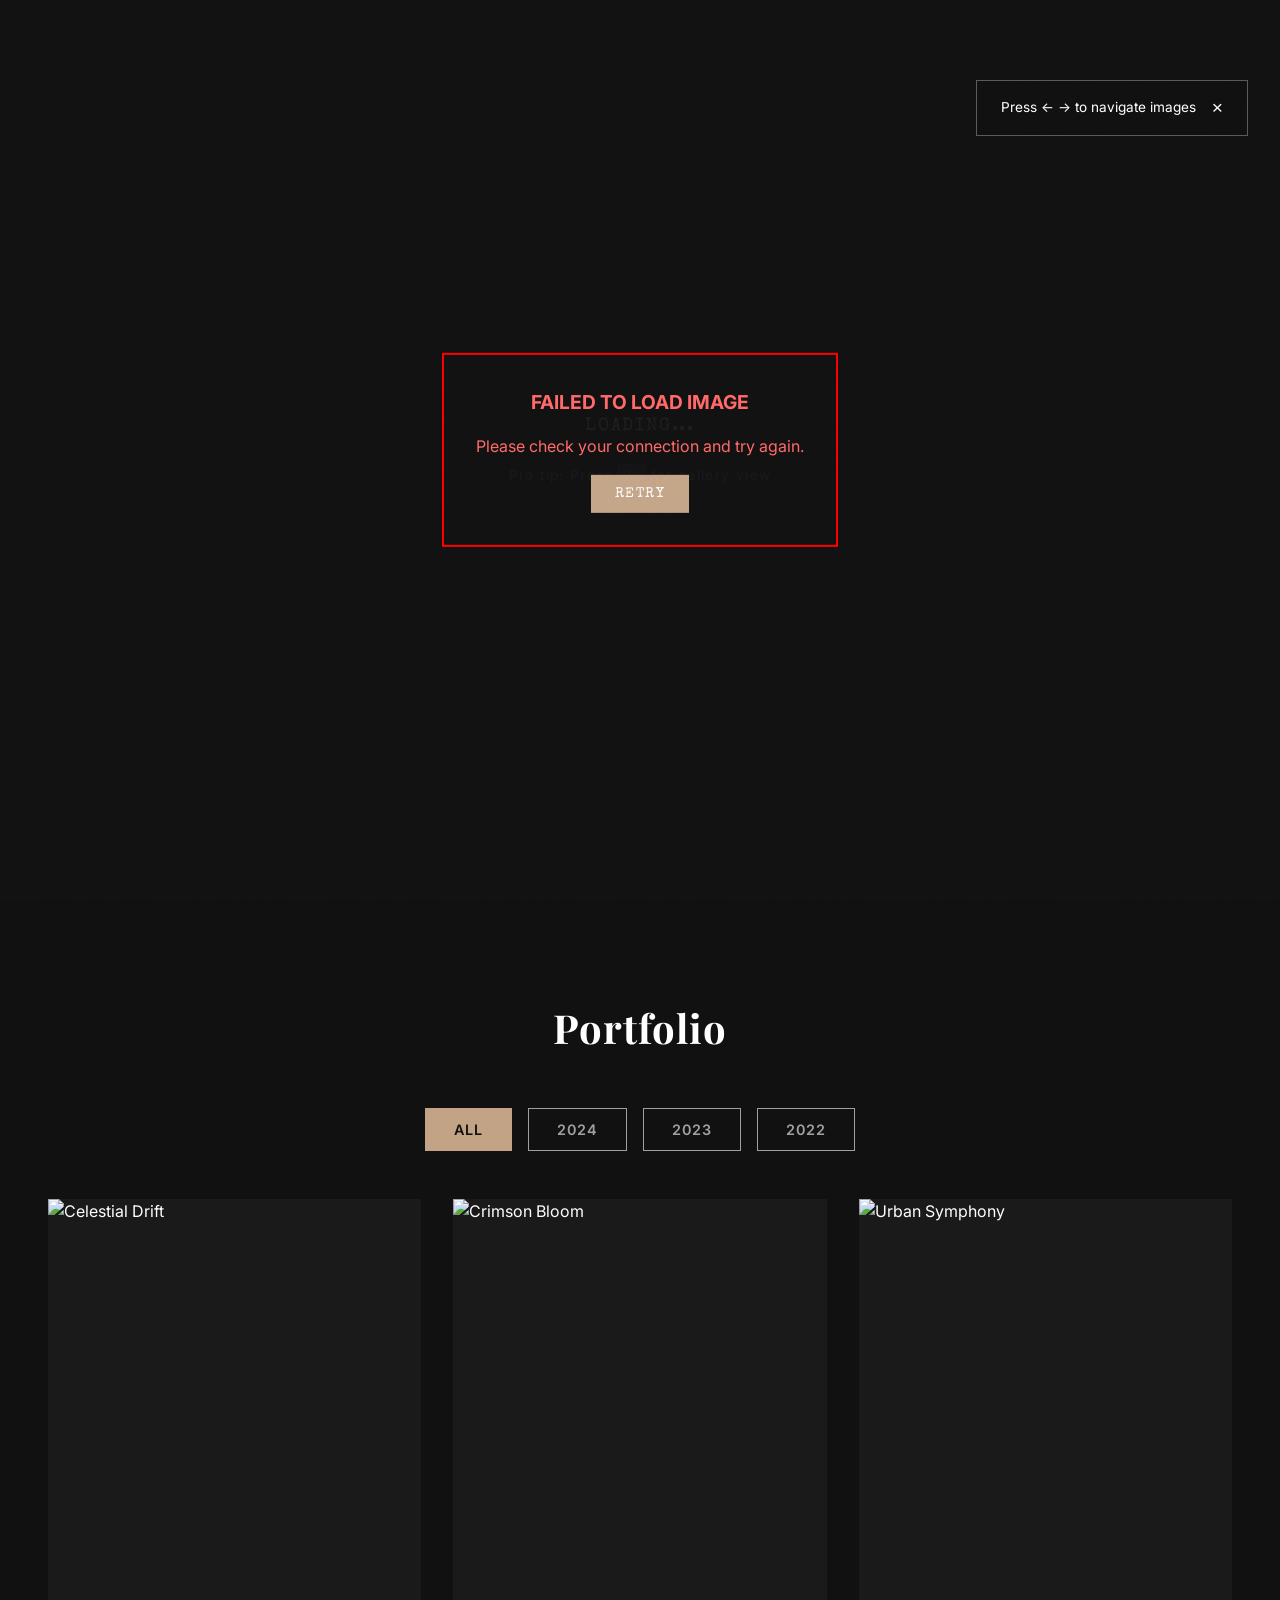
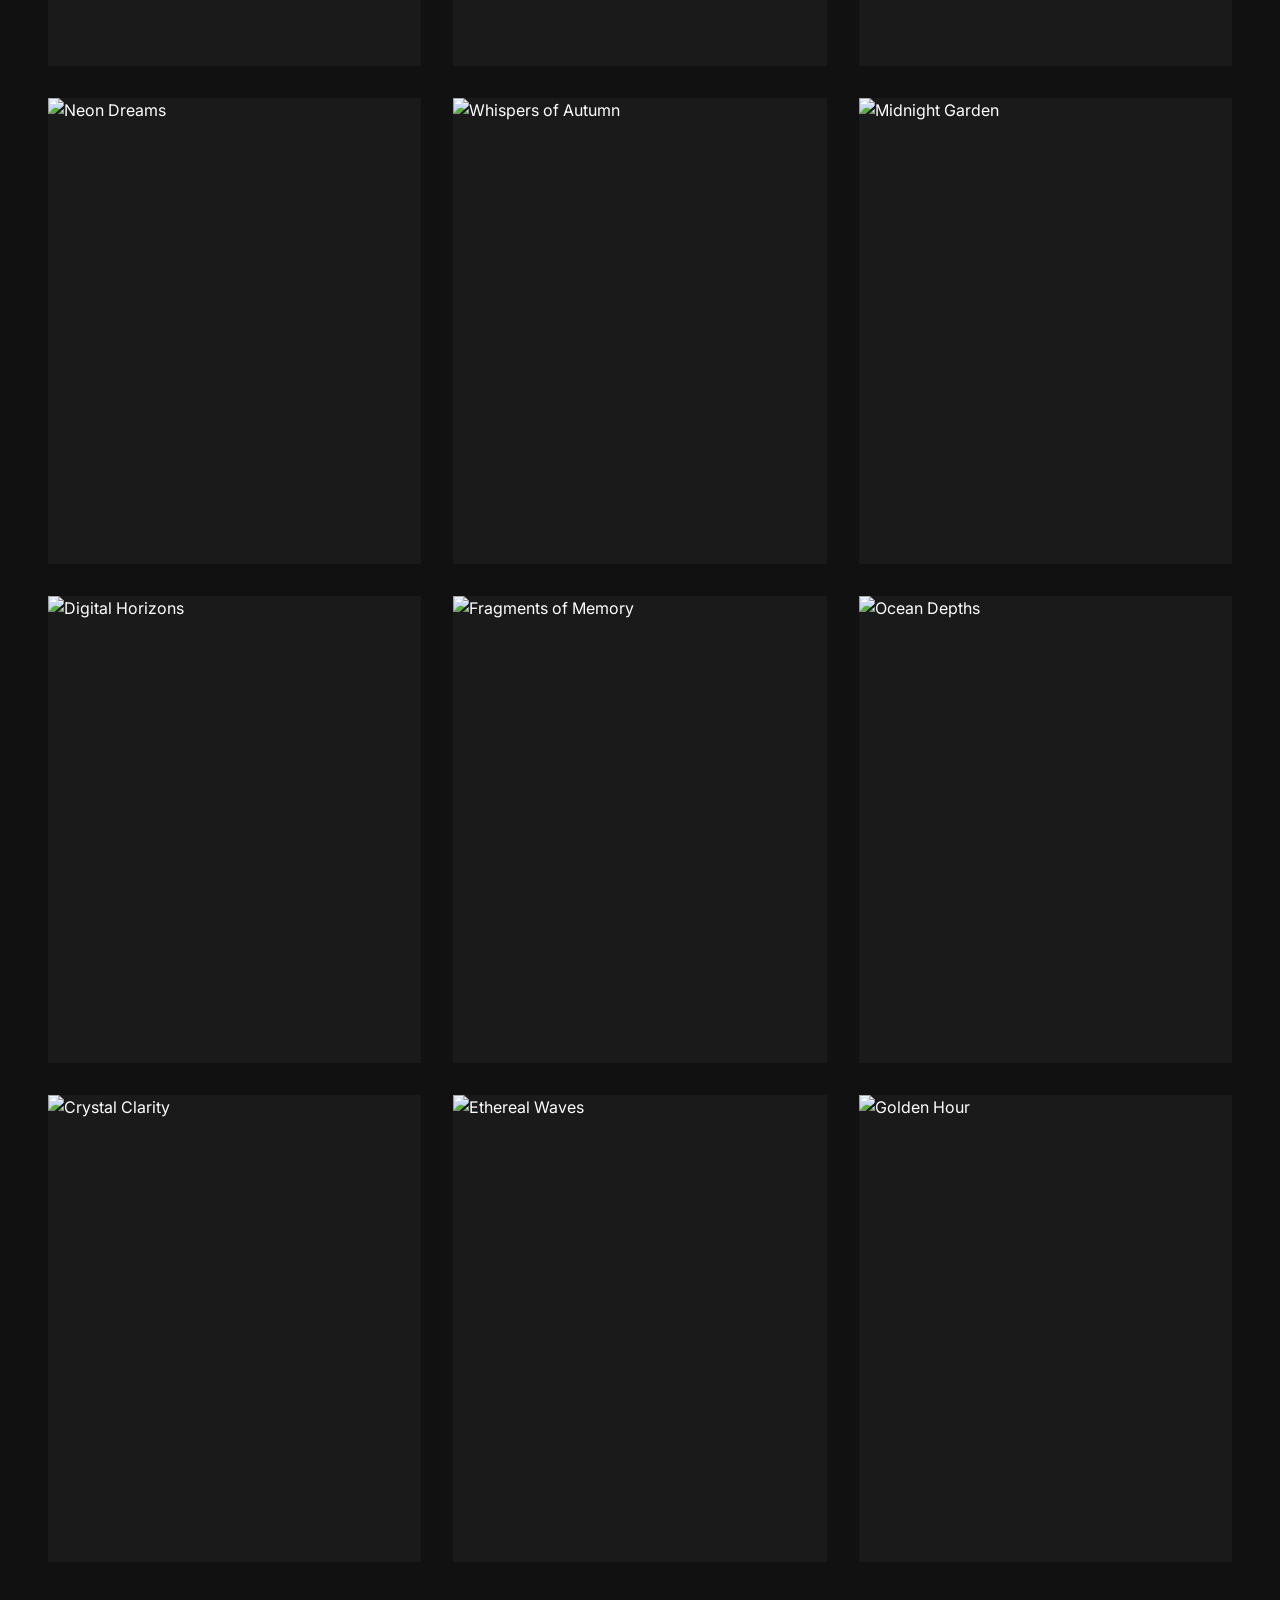
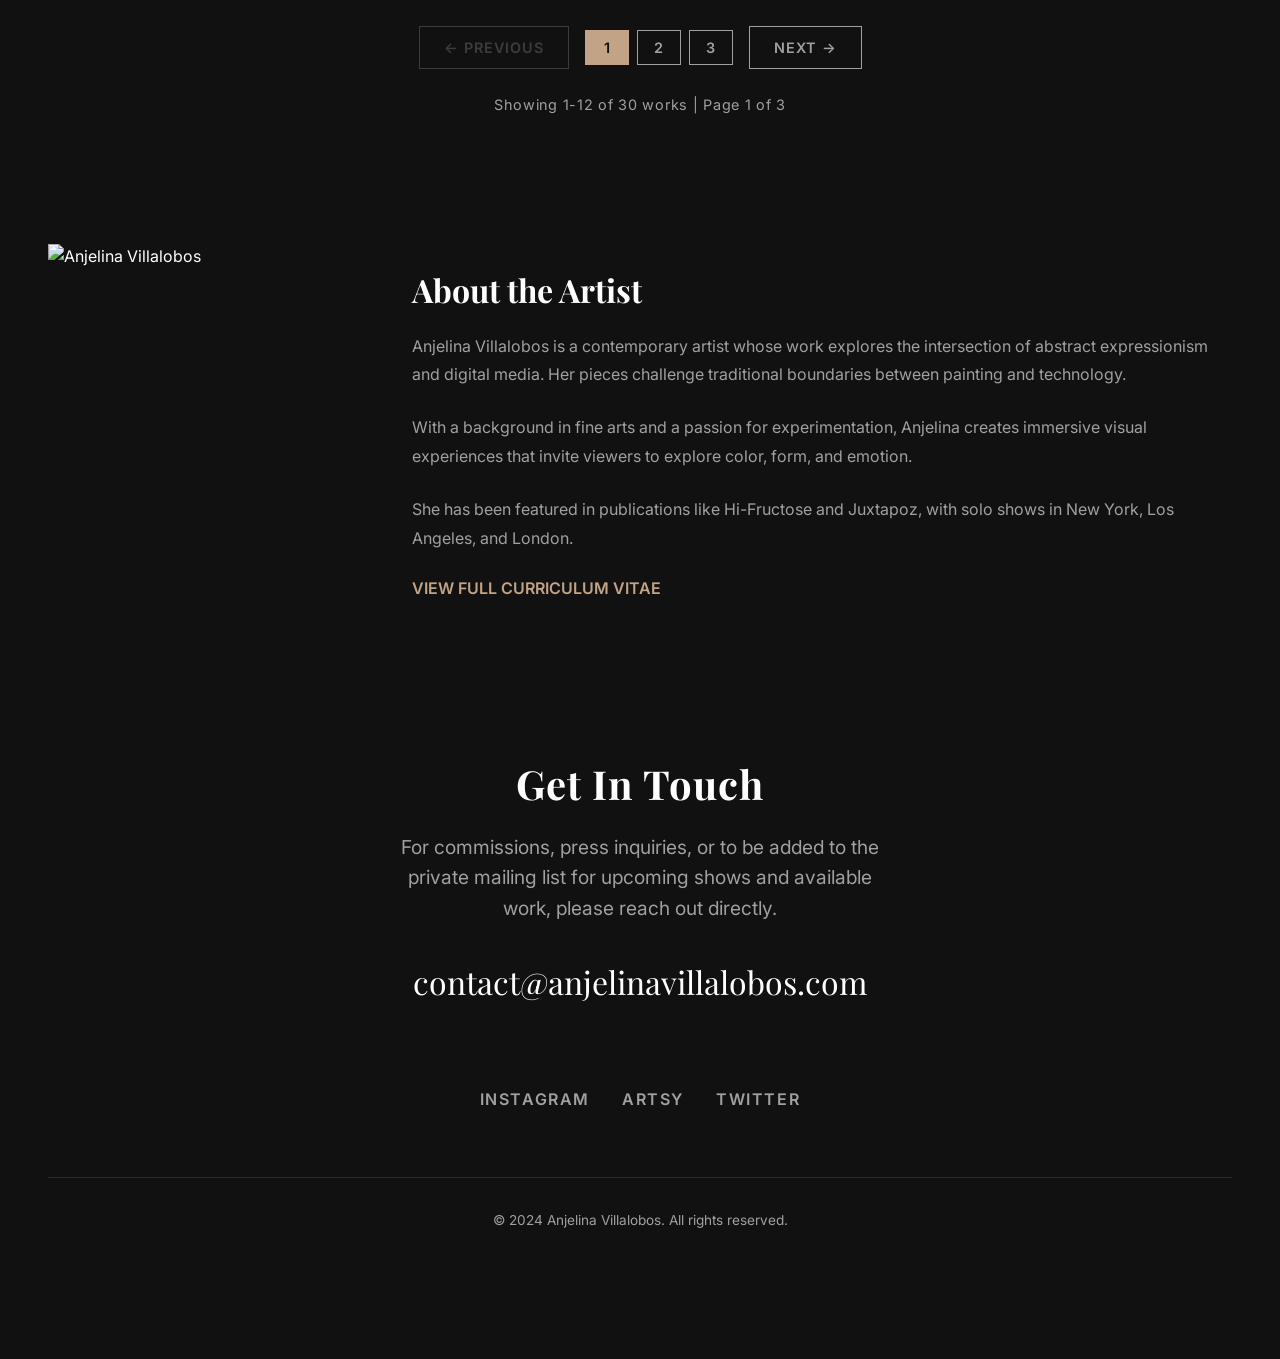
==== ultimate-portfolio.html @ e956a9df "Add portfolio variations and Next.js starter project Added multiple portfolio HTML variations: - Enh" ====
<!DOCTYPE html>
<html lang="en">
<head>
    <meta charset="UTF-8">
    <meta name="viewport" content="width=device-width, initial-scale=1.0, viewport-fit=cover">
    <meta name="referrer" content="no-referrer">
    <meta name="description" content="Anjelina Villalobos - Digital Artist Portfolio">
    <meta name="author" content="Jared Apper">
    <meta name="theme-color" content="#111111">
    <title>Anjelina Villalobos | Portfolio</title>
    <link rel="icon" href="data:image/svg+xml,<svg xmlns='http://www.w3.org/2000/svg' viewBox='0 0 100 100'><text y='.9em' font-size='90'>🎨</text></svg>">

    <link rel="preconnect" href="https://fonts.googleapis.com">
    <link rel="preconnect" href="https://fonts.gstatic.com" crossorigin>
    <link href="https://fonts.googleapis.com/css2?family=Playfair+Display:wght@400;700&family=Inter:wght@400;600&family=Special+Elite&display=swap" rel="stylesheet">
    <link rel="stylesheet" href="styles/ultimate-portfolio.css">
</head>
<body>
    <a href="#main-image" class="skip-link">Skip to gallery</a>

    <!-- Hero Section: Full-screen Image Viewer -->
    <div class="fullscreen-container" id="container">

        <div class="loading-overlay" id="loadingOverlay">
            <div class="loading-blur" id="loadingBlur"></div>
            <div class="loading-content">
                <div class="loading-text">LOADING...</div>
                <div class="loading-hint">Pro tip: Press <kbd>G</kbd> for gallery view</div>
            </div>
        </div>

        <!-- Dual-layer background for crossfade -->
        <div class="background-image-container">
            <div class="bg-image" id="bgImage1" role="img" aria-label=""></div>
            <div class="bg-image" id="bgImage2" role="img" aria-label=""></div>
        </div>

        <div class="preview-image prev" id="prevPreview"></div>
        <div class="preview-image next" id="nextPreview"></div>

        <header class="main-header" role="banner">
            <div class="artist-info" tabindex="0">
                <div class="artist-name">Anjelina Villalobos</div>
                <div class="artist-title">ARTIST / PAINTER</div>
            </div>
            <nav role="navigation" aria-label="Main navigation">
                <a href="#home">HOME</a>
                <a href="#portfolio">PORTFOLIO</a>
                <a href="#shop" class="shop-link">SHOP</a>
                <a href="#about">ABOUT</a>
                <a href="#contact">CONTACT</a>
            </nav>
        </header>

        <div class="error-message" id="errorMessage" role="alert" aria-live="assertive">
            <h3>FAILED TO LOAD IMAGE</h3>
            <p>Please check your connection and try again.</p>
            <button class="error-retry" id="errorRetry">RETRY</button>
        </div>

        <div class="hover-zone left" aria-hidden="true"></div>
        <div class="hover-zone right" aria-hidden="true"></div>

        <div class="carousel-nav">
            <button class="prev" aria-label="Previous image">&lt;</button>
            <button class="next" aria-label="Next image">&gt;</button>
        </div>

        <main id="main-image">
            <div class="image-title">
                <a href="#portfolio" class="title-link">
                    <h1 id="imgTitle"></h1>
                </a>
                <a href="#portfolio" class="meta-link">
                    <div class="image-meta" id="imgMeta"></div>
                </a>
                <button class="inquire-button" id="inquireBtn" style="display: none;">INQUIRE ABOUT ORIGINAL</button>
            </div>
        </main>

        <button class="gallery-hint" id="galleryHint" aria-label="Open gallery overview" title="Gallery Overview">
            <svg class="hint-icon" width="16" height="16" viewBox="0 0 16 16" fill="none" xmlns="http://www.w3.org/2000/svg">
                <rect x="0" y="0" width="7" height="7" stroke="currentColor" stroke-width="1.5"/>
                <rect x="9" y="0" width="7" height="7" stroke="currentColor" stroke-width="1.5"/>
                <rect x="0" y="9" width="7" height="7" stroke="currentColor" stroke-width="1.5"/>
                <rect x="9" y="9" width="7" height="7" stroke="currentColor" stroke-width="1.5"/>
            </svg>
            <span class="hint-text"></span>
        </button>

        <div class="contextual-tip" id="contextualTip">
            <button class="contextual-tip-close" id="contextualTipClose">×</button>
            <span id="contextualTipText">Press ← → to navigate images</span>
        </div>

    </div>

    <!-- Scrollable Content Sections -->
    <div class="content-wrapper">

        <!-- Portfolio Grid Section -->
        <section id="portfolio" class="portfolio-section">
            <div class="section-header">
                <h2>Portfolio</h2>
            </div>

            <!-- Year Filter Bar -->
            <div class="filter-bar" id="filterBar">
                <button class="filter-btn active" data-year="all">All</button>
                <button class="filter-btn" data-year="2024">2024</button>
                <button class="filter-btn" data-year="2023">2023</button>
                <button class="filter-btn" data-year="2022">2022</button>
            </div>

            <!-- Portfolio Grid -->
            <div class="portfolio-grid" id="portfolioGrid">
                <!-- Grid items will be dynamically generated -->
            </div>

            <!-- Pagination Controls -->
            <div class="pagination-controls" id="paginationControls">
                <button class="pagination-btn prev-btn" id="prevPageBtn" aria-label="Previous page">
                    <span>← Previous</span>
                </button>
                <div class="pagination-numbers" id="paginationNumbers">
                    <!-- Page numbers will be dynamically generated -->
                </div>
                <button class="pagination-btn next-btn" id="nextPageBtn" aria-label="Next page">
                    <span>Next →</span>
                </button>
            </div>

            <div class="pagination-info" id="paginationInfo">
                <!-- Page info will be dynamically generated -->
            </div>
        </section>

        <!-- About Section -->
        <section id="about" class="about-section">
            <img src="https://images.unsplash.com/photo-1494790108377-be9c29b29330?q=80&w=800&fm=webp" alt="Anjelina Villalobos" class="artist-photo">
            <div class="artist-bio">
                <h3>About the Artist</h3>
                <p>Anjelina Villalobos is a contemporary artist whose work explores the intersection of abstract expressionism and digital media. Her pieces challenge traditional boundaries between painting and technology.</p>
                <p>With a background in fine arts and a passion for experimentation, Anjelina creates immersive visual experiences that invite viewers to explore color, form, and emotion.</p>
                <p>She has been featured in publications like Hi-Fructose and Juxtapoz, with solo shows in New York, Los Angeles, and London.</p>
                <a href="/cv.pdf" class="cv-link">VIEW FULL CURRICULUM VITAE</a>
            </div>
        </section>

        <!-- Contact Section -->
        <section id="contact" class="contact-section">
            <h2 class="section-title">Get In Touch</h2>
            <p class="contact-intro">For commissions, press inquiries, or to be added to the private mailing list for upcoming shows and available work, please reach out directly.</p>
            <a href="mailto:contact@anjelinavillalobos.com" class="email-link">contact@anjelinavillalobos.com</a>
            <div class="social-links">
                <a href="https://instagram.com" target="_blank" rel="noopener noreferrer">INSTAGRAM</a>
                <a href="https://artsy.net" target="_blank" rel="noopener noreferrer">ARTSY</a>
                <a href="https://twitter.com" target="_blank" rel="noopener noreferrer">TWITTER</a>
            </div>
        </section>

        <!-- Footer -->
        <footer class="site-footer">
            <p>&copy; 2024 Anjelina Villalobos. All rights reserved.</p>
        </footer>

    </div>

    <div class="sr-only" role="status" aria-live="polite" aria-atomic="true" id="announcer"></div>

    <div id="toast">Pro Tip: Press <kbd>G</kbd> to view the full gallery.</div>

    <!-- Command Bar Gallery -->
    <div class="command-bar-overlay" id="commandBar" role="dialog" aria-label="Gallery overview" aria-modal="true">
        <div class="command-bar-content">
            <div class="command-bar-header">
                <p>GALLERY / Press <kbd>Esc</kbd> or <kbd>G</kbd> to close</p>
            </div>
            <div class="thumbnail-grid" id="thumbnailGrid" role="grid"></div>
        </div>
    </div>

    <!-- Lightbox Modal -->
    <div class="lightbox-overlay" id="lightboxOverlay" role="dialog" aria-label="Artwork detail view" aria-modal="true">
        <button class="lightbox-close" id="lightboxClose" aria-label="Close lightbox">
            <svg width="24" height="24" viewBox="0 0 24 24" fill="none" xmlns="http://www.w3.org/2000/svg">
                <path d="M18 6L6 18M6 6L18 18" stroke="currentColor" stroke-width="2" stroke-linecap="round"/>
            </svg>
        </button>

        <div class="lightbox-nav">
            <button class="lightbox-nav-btn prev" id="lightboxPrev" aria-label="Previous artwork">
                <svg width="32" height="32" viewBox="0 0 32 32" fill="none" xmlns="http://www.w3.org/2000/svg">
                    <path d="M20 8L10 16L20 24" stroke="currentColor" stroke-width="2" stroke-linecap="round" stroke-linejoin="round"/>
                </svg>
            </button>
            <button class="lightbox-nav-btn next" id="lightboxNext" aria-label="Next artwork">
                <svg width="32" height="32" viewBox="0 0 32 32" fill="none" xmlns="http://www.w3.org/2000/svg">
                    <path d="M12 8L22 16L12 24" stroke="currentColor" stroke-width="2" stroke-linecap="round" stroke-linejoin="round"/>
                </svg>
            </button>
        </div>

        <div class="lightbox-content">
            <div class="lightbox-image-container">
                <img id="lightboxImage" src="" alt="" class="lightbox-image">
            </div>
            <div class="lightbox-info">
                <h2 id="lightboxTitle"></h2>
                <p id="lightboxMeta"></p>
                <p id="lightboxDescription"></p>
                <button class="lightbox-inquire-btn" id="lightboxInquireBtn" style="display: none;"></button>
            </div>
        </div>
    </div>

    <script src="scripts/ultimate-portfolio.js"></script>

</body>
</html>
---- styles/ultimate-portfolio.css ----
/* ====================================
   CSS Variables - Gold Aesthetic
   ==================================== */
:root {
    --font-heading: 'Playfair Display', serif;
    --font-body: 'Inter', -apple-system, BlinkMacSystemFont, 'Segoe UI', 'Helvetica Neue', Arial, sans-serif;
    --font-special: 'Special Elite', monospace;

    --color-accent: #c2a385;
    --color-accent-hover: #d4b596;
    --color-primary: #ffffff;
    --color-secondary: #a0a0a0;
    --color-background: #111111;

    --transition-smooth: cubic-bezier(0.4, 0, 0.2, 1);
}

/* ====================================
   CSS Reset and Basic Setup
   ==================================== */
* {
    margin: 0;
    padding: 0;
    box-sizing: border-box;
}

html {
    scroll-behavior: smooth;
}

body {
    width: 100%;
    min-height: 100vh;
    background-color: var(--color-background);
    color: var(--color-primary);
    font-family: var(--font-body);
    line-height: 1.6;
    -webkit-font-smoothing: antialiased;
    -moz-osx-font-smoothing: grayscale;
    padding: env(safe-area-inset-top) env(safe-area-inset-right) env(safe-area-inset-bottom) env(safe-area-inset-left);
}

/* ====================================
   Noise Overlay Effect
   ==================================== */
body::before {
    content: "";
    position: fixed;
    top: 0;
    left: 0;
    width: 100vw;
    height: 100vh;
    z-index: 1000;
    pointer-events: none;
    background-image: url("data:image/svg+xml,%3Csvg viewBox='0 0 1000 1000' xmlns='http://www.w3.org/2000/svg'%3E%3Cfilter id='noiseFilter'%3E%3CfeTurbulence type='fractalNoise' baseFrequency='0.8' numOctaves='3' stitchTiles='stitch'/%3E%3C/filter%3E%3Crect width='100%25' height='100%25' filter='url(%23noiseFilter)'/%3E%3C/svg%3E");
    opacity: 0.15;
    mix-blend-mode: overlay;
}

/* ====================================
   Accessibility
   ==================================== */
.skip-link {
    position: absolute;
    top: -100px;
    left: 16px;
    background: var(--color-primary);
    color: var(--color-background);
    padding: 12px 24px;
    text-decoration: none;
    z-index: 10000;
    font-weight: bold;
}

.skip-link:focus {
    top: 16px;
    outline: 3px solid var(--color-primary);
    outline-offset: 3px;
}

.sr-only {
    position: absolute;
    width: 1px;
    height: 1px;
    padding: 0;
    margin: -1px;
    overflow: hidden;
    clip: rect(0, 0, 0, 0);
    white-space: nowrap;
    border-width: 0;
}

/* ====================================
   Main Container (Hero Section)
   ==================================== */
.fullscreen-container {
    position: relative;
    width: 100%;
    height: 100vh;
    display: flex;
    align-items: center;
    justify-content: center;
    touch-action: pan-y;
    cursor: grab;
}

.fullscreen-container.dragging {
    cursor: grabbing;
}

/* ====================================
   Dual-Layer Background (Crossfade)
   ==================================== */
.background-image-container {
    position: absolute;
    top: 0;
    left: 0;
    width: 100%;
    height: 100%;
    z-index: 1;
    overflow: hidden;
}

.bg-image {
    position: absolute;
    top: 0;
    left: 0;
    width: 100%;
    height: 100%;
    background-size: cover;
    background-position: center center;
    opacity: 0;
    transition: opacity 1.2s var(--transition-smooth);
    will-change: opacity, transform;
}

.bg-image::before {
    content: "";
    position: absolute;
    inset: 0;
    background: linear-gradient(rgba(0,0,0,0.6), rgba(0,0,0,0.2));
    z-index: 1;
}

.bg-image.visible {
    opacity: 1;
}

/* Ken Burns Effect - Subtle zoom/pan animation */
@keyframes kenburns {
    0% {
        transform: scale(1) translate(0, 0);
    }
    100% {
        transform: scale(1.05) translate(-1%, 1%);
    }
}

.bg-image.visible {
    animation: kenburns 45s infinite alternate ease-in-out;
}

/* Disable Ken Burns when dragging */
.fullscreen-container.dragging .bg-image {
    animation: none;
}

/* ====================================
   Preview Images (for drag effect)
   ==================================== */
.preview-image {
    position: absolute;
    top: 0;
    width: 100%;
    height: 100%;
    background-size: cover;
    background-position: center center;
    opacity: 1;
    pointer-events: none;
    z-index: 0;
    transition: none;
    will-change: transform;
}

.preview-image.prev {
    left: 0;
    transform: translateX(-100%);
}

.preview-image.next {
    left: 0;
    transform: translateX(100%);
}

.preview-image.snapping {
    transition: transform 0.25s cubic-bezier(0.25, 0.46, 0.45, 0.94);
}

/* ====================================
   Loading Overlay with Blur Effect
   ==================================== */
.loading-overlay {
    position: absolute;
    inset: 0;
    background: var(--color-background);
    display: flex;
    flex-direction: column;
    align-items: center;
    justify-content: center;
    gap: 1.5rem;
    z-index: 200;
    opacity: 1;
    transition: opacity 0.6s ease;
}

.loading-overlay.hidden {
    opacity: 0;
    pointer-events: none;
}

.loading-blur {
    position: absolute;
    inset: 0;
    background-size: cover;
    background-position: center;
    filter: blur(20px);
    opacity: 0.3;
    z-index: 0;
}

.loading-content {
    position: relative;
    z-index: 1;
    display: flex;
    flex-direction: column;
    align-items: center;
    gap: 1.5rem;
}

.loading-text {
    color: var(--color-primary);
    font-size: 1.1rem;
    letter-spacing: 0.1em;
    font-family: var(--font-special);
}

.loading-hint {
    color: var(--color-secondary);
    font-size: 0.85rem;
    letter-spacing: 0.1em;
}

.loading-hint kbd {
    background: rgba(255, 255, 255, 0.15);
    padding: 4px 8px;
    border-radius: 0;
    border: 1px solid rgba(255, 255, 255, 0.2);
    font-family: monospace;
    font-size: 0.8rem;
}

/* ====================================
   Header Navigation
   ==================================== */
.main-header {
    position: absolute;
    top: 0;
    left: 0;
    width: 100%;
    display: flex;
    justify-content: space-between;
    align-items: center;
    padding: 2rem 3rem;
    z-index: 100;
    background: linear-gradient(to bottom, rgba(0,0,0,0.5), transparent);
}

.artist-info {
    display: flex;
    flex-direction: column;
    gap: 0.25rem;
    align-items: center;
    text-align: center;
}

.artist-name {
    font-family: var(--font-heading);
    font-size: 1.5rem;
    letter-spacing: 1px;
    font-weight: 700;
}

.artist-title {
    font-family: var(--font-special);
    font-size: 0.8rem;
    color: var(--color-secondary);
    letter-spacing: 1px;
    text-transform: uppercase;
}

.artist-info:focus-visible {
    outline: 3px solid var(--color-primary);
    outline-offset: 4px;
}

.main-header nav {
    display: flex;
    gap: 2rem;
}

.main-header nav a {
    color: var(--color-primary);
    text-decoration: none;
    font-size: 0.9rem;
    font-weight: 600;
    letter-spacing: 1px;
    transition: color 0.3s ease;
    position: relative;
}

.main-header nav a:hover {
    color: var(--color-accent);
}

.main-header nav a:focus-visible {
    outline: 3px solid var(--color-primary);
    outline-offset: 4px;
}

/* Shop link emphasis */
.main-header nav a.shop-link {
    color: var(--color-accent);
}

.main-header nav a.shop-link:hover {
    color: var(--color-accent-hover);
}

/* Gallery hint button */
.gallery-hint {
    position: absolute;
    bottom: 2rem;
    right: 2rem;
    z-index: 100;
    background: rgba(0, 0, 0, 0.6);
    backdrop-filter: blur(10px);
    -webkit-backdrop-filter: blur(10px);
    border: 1px solid rgba(255, 255, 255, 0.2);
    color: rgba(255, 255, 255, 0.7);
    height: 44px;
    padding: 0 15px;
    border-radius: 0;
    cursor: pointer;
    transition: all 0.4s var(--transition-smooth);
    font-family: var(--font-special);
    font-size: 0.85rem;
    letter-spacing: 0.1em;
    display: flex;
    align-items: center;
    justify-content: center;
    gap: 8px;
    overflow: hidden;
    white-space: nowrap;
}

.gallery-hint:hover {
    background: rgba(0, 0, 0, 0.8);
    border-color: var(--color-accent);
    color: var(--color-primary);
}

.gallery-hint:focus-visible {
    outline: 3px solid var(--color-primary);
    outline-offset: 4px;
}

.hint-icon {
    flex-shrink: 0;
    transition: all 0.4s var(--transition-smooth);
}

.hint-text {
    display: inline-block;
    max-width: 0;
    opacity: 0;
    transition: all 0.4s var(--transition-smooth);
    overflow: hidden;
}

.gallery-hint:hover .hint-text {
    max-width: 200px;
    opacity: 1;
}

.gallery-hint:hover .hint-text::before {
    content: "OPEN GALLERY";
}

/* ====================================
   Image Title and Metadata
   ==================================== */
.image-title {
    position: relative;
    z-index: 50;
    max-width: 800px;
    text-align: center;
}

.image-title h1 {
    font-family: var(--font-heading);
    font-size: clamp(2.5rem, 6vw, 4.5rem);
    font-weight: 700;
    line-height: 1.1;
    margin: 0;
    letter-spacing: 1px;
}

.image-title h1.visible {
    opacity: 1;
}

.image-meta {
    font-family: var(--font-body);
    font-size: 0.9rem;
    color: var(--color-secondary);
    margin-top: 1rem;
    font-style: italic;
}

.image-meta.visible {
    opacity: 1;
}

.title-link,
.meta-link {
    text-decoration: none;
    color: inherit;
    display: block;
    cursor: pointer;
    transition: opacity 0.3s ease;
}

.title-link:hover,
.meta-link:hover {
    opacity: 0.7;
}

.title-link:focus-visible,
.meta-link:focus-visible {
    outline: 3px solid var(--color-primary);
    outline-offset: 4px;
}

/* Inquire Button - Demo Style */
.inquire-button {
    background-color: transparent;
    border: 1px solid var(--color-secondary);
    color: var(--color-primary);
    padding: 0.75rem 1.5rem;
    cursor: pointer;
    font-family: var(--font-body);
    font-weight: 600;
    letter-spacing: 1px;
    border-radius: 0;
    transition: all 0.3s ease;
    margin-top: 1rem;
}

.inquire-button:hover {
    background-color: var(--color-primary);
    color: var(--color-background);
    border-color: var(--color-primary);
}

.inquire-button:focus-visible {
    outline: 3px solid var(--color-primary);
    outline-offset: 4px;
}

/* ====================================
   Carousel Navigation with Custom Cursors
   ==================================== */
.hover-zone {
    position: absolute;
    top: 0;
    width: 50%;
    height: 100%;
    z-index: 95;
    pointer-events: none;
}

.hover-zone.left {
    left: 0;
    cursor: url('data:image/svg+xml;utf8,<svg xmlns="http://www.w3.org/2000/svg" width="32" height="32" viewBox="0 0 32 32"><path fill="white" stroke="black" stroke-width="1" d="M20 8 L10 16 L20 24"/></svg>') 16 16, w-resize;
}

.hover-zone.right {
    right: 0;
    cursor: url('data:image/svg+xml;utf8,<svg xmlns="http://www.w3.org/2000/svg" width="32" height="32" viewBox="0 0 32 32"><path fill="white" stroke="black" stroke-width="1" d="M12 8 L22 16 L12 24"/></svg>') 16 16, e-resize;
}

.carousel-nav {
    position: absolute;
    top: 50%;
    width: 100%;
    display: flex;
    justify-content: space-between;
    transform: translateY(-50%);
    z-index: 96;
    pointer-events: none;
}

.carousel-nav button {
    background: none;
    border: none;
    color: white;
    font-size: 3rem;
    cursor: pointer;
    opacity: 0.4;
    transition: opacity 0.3s ease, transform 0.3s ease;
    pointer-events: auto;
    padding: 0 2rem;
    font-family: inherit;
}

.carousel-nav button:hover,
.carousel-nav button.visible {
    opacity: 1;
}

.carousel-nav button:hover {
    transform: scale(1.2);
}

.carousel-nav button:focus-visible {
    outline: 3px solid var(--color-primary);
    outline-offset: 4px;
}

/* ====================================
   Error States
   ==================================== */
.error-message {
    position: absolute;
    top: 50%;
    left: 50%;
    transform: translate(-50%, -50%);
    background: rgba(17, 17, 17, 0.95);
    padding: 2rem;
    border: 2px solid #ff0000;
    color: #ff6666;
    display: none;
    z-index: 200;
    text-align: center;
    max-width: 90vw;
}

.error-message.show {
    display: block;
}

.error-message h3 {
    margin-bottom: 1rem;
    font-size: 1.2rem;
}

.error-retry {
    margin-top: 1rem;
    background: var(--color-accent);
    color: var(--color-primary);
    border: none;
    padding: 0.75rem 1.5rem;
    cursor: pointer;
    font-family: var(--font-special);
    font-size: 0.9rem;
    letter-spacing: 0.1em;
    border-radius: 0;
    transition: background 0.3s ease;
}

.error-retry:hover {
    background: var(--color-accent-hover);
}

/* ====================================
   Contextual Tips
   ==================================== */
.contextual-tip {
    position: fixed;
    top: 5rem;
    right: 2rem;
    background: rgba(17, 17, 17, 0.95);
    border: 1px solid rgba(255, 255, 255, 0.3);
    padding: 1rem 1.5rem;
    z-index: 250;
    display: none;
    max-width: 300px;
    font-size: 0.85rem;
    line-height: 1.5;
}

.contextual-tip.show {
    display: block;
}

.contextual-tip-close {
    background: none;
    border: none;
    color: var(--color-primary);
    cursor: pointer;
    float: right;
    margin-left: 1rem;
    font-size: 1.2rem;
}

/* ====================================
   Command Bar Gallery (Enhanced)
   ==================================== */
.command-bar-overlay {
    position: fixed;
    inset: 0;
    background: rgba(10, 10, 10, 0.95);
    backdrop-filter: blur(20px);
    -webkit-backdrop-filter: blur(20px);
    z-index: 10000;
    display: flex;
    align-items: center;
    justify-content: center;
    opacity: 0;
    pointer-events: none;
    transition: opacity 0.3s ease;
}

.command-bar-overlay.show {
    opacity: 1;
    pointer-events: auto;
}

.command-bar-content {
    width: 90%;
    max-width: 1200px;
    max-height: 80vh;
    overflow-y: auto;
    padding: 2rem;
}

.command-bar-content::-webkit-scrollbar {
    width: 8px;
}

.command-bar-content::-webkit-scrollbar-track {
    background: rgba(255, 255, 255, 0.1);
}

.command-bar-content::-webkit-scrollbar-thumb {
    background: var(--color-accent);
    border-radius: 0;
}

.command-bar-content::-webkit-scrollbar-thumb:hover {
    background: var(--color-accent-hover);
}

.command-bar-header {
    margin-bottom: 1.5rem;
    text-align: center;
    font-size: 0.9rem;
    color: var(--color-secondary);
    letter-spacing: 0.1em;
}

.thumbnail-grid {
    display: grid;
    grid-template-columns: repeat(5, 200px);
    gap: 1rem;
    margin: 0 auto;
    justify-content: center;
}

.thumbnail-item {
    position: relative;
    width: 200px;
    aspect-ratio: 4/3;
    cursor: pointer;
    overflow: hidden;
    border-radius: 0;
    border: 2px solid transparent;
    transition: all 0.3s var(--transition-smooth);
    background: rgba(255, 255, 255, 0.05);
}

.thumbnail-item:hover {
    transform: scale(1.05);
    border-color: rgba(255, 255, 255, 0.3);
    box-shadow: 0 10px 30px rgba(0, 0, 0, 0.5);
}

.thumbnail-item:focus-visible {
    outline: 3px solid var(--color-accent);
    outline-offset: 4px;
}

.thumbnail-item.current {
    border-color: var(--color-accent);
    box-shadow: 0 0 20px rgba(194, 163, 133, 0.4);
}

.thumbnail-item img {
    width: 100%;
    height: 100%;
    object-fit: cover;
    display: block;
}

.thumbnail-info {
    position: absolute;
    bottom: 0;
    left: 0;
    right: 0;
    padding: 0.5rem;
    background: linear-gradient(to top, rgba(0, 0, 0, 0.8), transparent);
    font-size: 0.75rem;
    opacity: 0;
    transition: opacity 0.2s ease;
}

.thumbnail-item:hover .thumbnail-info,
.thumbnail-item.current .thumbnail-info {
    opacity: 1;
}

/* ====================================
   Toast Notifications
   ==================================== */
#toast {
    position: fixed;
    bottom: 2rem;
    left: 50%;
    transform: translateX(-50%);
    background: rgba(17, 17, 17, 0.95);
    border: 1px solid rgba(255, 255, 255, 0.3);
    padding: 1rem 1.5rem;
    z-index: 9000;
    font-size: 0.85rem;
    letter-spacing: 0.1em;
    opacity: 0;
    pointer-events: none;
    transition: opacity 0.3s ease;
}

#toast.show {
    opacity: 1;
}

#toast kbd {
    background: rgba(255, 255, 255, 0.15);
    padding: 4px 8px;
    border-radius: 0;
    border: 1px solid rgba(255, 255, 255, 0.2);
    font-family: monospace;
    font-size: 0.8rem;
}

/* ====================================
   Content Wrapper (Scrollable Sections)
   ==================================== */
.content-wrapper {
    position: relative;
    background: var(--color-background);
    z-index: 10;
    max-width: 1400px;
    margin: 0 auto;
    padding: 6rem 3rem;
}

/* ====================================
   Portfolio Grid Section
   ==================================== */
.portfolio-section {
    margin-bottom: 8rem;
}

.section-header {
    text-align: center;
    margin-bottom: 3rem;
}

.section-header h2 {
    font-family: var(--font-heading);
    font-size: 2.5rem;
    font-weight: 700;
    margin-bottom: 0.5rem;
    letter-spacing: 1px;
}

.section-subtitle {
    color: var(--color-secondary);
    font-size: 0.9rem;
    letter-spacing: 0.1em;
    text-transform: uppercase;
}

.portfolio-grid {
    display: grid;
    grid-template-columns: repeat(auto-fit, minmax(350px, 1fr));
    gap: 2rem;
}

.grid-item {
    position: relative;
    overflow: hidden;
    aspect-ratio: 4 / 5;
    background: #1a1a1a;
}

.grid-item a {
    display: block;
    position: relative;
    text-decoration: none;
    color: inherit;
    height: 100%;
}

.grid-item img {
    width: 100%;
    height: 100%;
    object-fit: cover;
    display: block;
    transition: transform 0.6s cubic-bezier(0.25, 0.46, 0.45, 0.94);
}

.grid-item:hover img {
    transform: scale(1.05);
}

.grid-item-overlay {
    position: absolute;
    bottom: 0;
    left: 0;
    right: 0;
    padding: 1.5rem;
    background: linear-gradient(to top, rgba(0,0,0,0.8), transparent);
    opacity: 0;
    transform: translateY(20px);
    transition: all 0.4s ease;
}

.grid-item:hover .grid-item-overlay {
    opacity: 1;
    transform: translateY(0);
}

.grid-item-overlay h3 {
    font-family: var(--font-heading);
    font-size: 1.5rem;
    font-weight: 700;
    margin-bottom: 0.25rem;
}

.grid-item-overlay p {
    font-size: 0.85rem;
    color: var(--color-secondary);
}

/* ====================================
   Filter Bar
   ==================================== */
.filter-bar {
    display: flex;
    gap: 1rem;
    justify-content: center;
    margin: 3rem 0;
    flex-wrap: wrap;
}

.filter-btn {
    background: transparent;
    border: 1px solid var(--color-secondary);
    color: var(--color-secondary);
    padding: 0.75rem 1.75rem;
    cursor: pointer;
    font-family: var(--font-body);
    font-size: 0.9rem;
    font-weight: 600;
    letter-spacing: 1px;
    transition: all 0.3s ease;
    text-transform: uppercase;
}

.filter-btn:hover {
    border-color: var(--color-accent);
    color: var(--color-accent);
}

.filter-btn.active {
    background: var(--color-accent);
    border-color: var(--color-accent);
    color: var(--color-background);
}

.filter-btn:focus-visible {
    outline: 3px solid var(--color-accent);
    outline-offset: 4px;
}

/* ====================================
   Pagination Controls
   ==================================== */
.pagination-controls {
    display: flex;
    align-items: center;
    justify-content: center;
    gap: 1rem;
    margin-top: 4rem;
}

.pagination-btn {
    background: transparent;
    border: 1px solid var(--color-secondary);
    color: var(--color-secondary);
    padding: 0.75rem 1.5rem;
    cursor: pointer;
    font-family: var(--font-body);
    font-size: 0.9rem;
    font-weight: 600;
    letter-spacing: 1px;
    transition: all 0.3s ease;
    text-transform: uppercase;
}

.pagination-btn:hover:not(:disabled) {
    border-color: var(--color-accent);
    color: var(--color-accent);
}

.pagination-btn:disabled {
    opacity: 0.3;
    cursor: not-allowed;
}

.pagination-btn:focus-visible {
    outline: 3px solid var(--color-accent);
    outline-offset: 4px;
}

.pagination-numbers {
    display: flex;
    gap: 0.5rem;
    align-items: center;
}

.page-number {
    background: transparent;
    border: 1px solid var(--color-secondary);
    color: var(--color-secondary);
    padding: 0.5rem 1rem;
    cursor: pointer;
    font-family: var(--font-body);
    font-size: 0.9rem;
    font-weight: 600;
    min-width: 44px;
    transition: all 0.3s ease;
}

.page-number:hover {
    border-color: var(--color-accent);
    color: var(--color-accent);
}

.page-number.active {
    background: var(--color-accent);
    border-color: var(--color-accent);
    color: var(--color-background);
}

.page-number:focus-visible {
    outline: 3px solid var(--color-accent);
    outline-offset: 4px;
}

.pagination-ellipsis {
    color: var(--color-secondary);
    padding: 0 0.5rem;
}

.pagination-info {
    text-align: center;
    margin-top: 1.5rem;
    color: var(--color-secondary);
    font-size: 0.9rem;
    letter-spacing: 0.05em;
}

/* ====================================
   Lightbox Modal
   ==================================== */
.lightbox-overlay {
    position: fixed;
    inset: 0;
    background: rgba(0, 0, 0, 0.97);
    z-index: 10001;
    display: none;
    opacity: 0;
    transition: opacity 0.3s ease;
}

.lightbox-overlay.show {
    display: flex;
    opacity: 1;
}

.lightbox-close {
    position: absolute;
    top: 2rem;
    right: 2rem;
    background: transparent;
    border: none;
    color: var(--color-primary);
    cursor: pointer;
    padding: 0.5rem;
    z-index: 10003;
    transition: color 0.3s ease, transform 0.3s ease;
}

.lightbox-close:hover {
    color: var(--color-accent);
    transform: rotate(90deg);
}

.lightbox-close:focus-visible {
    outline: 3px solid var(--color-accent);
    outline-offset: 4px;
}

.lightbox-nav {
    position: absolute;
    top: 50%;
    left: 0;
    right: 0;
    transform: translateY(-50%);
    display: flex;
    justify-content: space-between;
    padding: 0 2rem;
    z-index: 10002;
    pointer-events: none;
}

.lightbox-nav-btn {
    background: rgba(0, 0, 0, 0.5);
    backdrop-filter: blur(10px);
    -webkit-backdrop-filter: blur(10px);
    border: 1px solid rgba(255, 255, 255, 0.2);
    color: var(--color-primary);
    width: 48px;
    height: 48px;
    display: flex;
    align-items: center;
    justify-content: center;
    cursor: pointer;
    transition: all 0.3s ease;
    pointer-events: auto;
}

.lightbox-nav-btn:hover {
    background: rgba(0, 0, 0, 0.8);
    border-color: var(--color-accent);
    color: var(--color-accent);
}

.lightbox-nav-btn:disabled {
    opacity: 0.3;
    cursor: not-allowed;
}

.lightbox-nav-btn:focus-visible {
    outline: 3px solid var(--color-accent);
    outline-offset: 4px;
}

.lightbox-content {
    width: 100%;
    height: 100%;
    display: grid;
    grid-template-columns: 1fr 400px;
    gap: 2rem;
    padding: 4rem 2rem 2rem 2rem;
    overflow: hidden;
}

.lightbox-image-container {
    display: flex;
    align-items: center;
    justify-content: center;
    overflow: hidden;
}

.lightbox-image {
    max-width: 100%;
    max-height: 100%;
    object-fit: contain;
    display: block;
}

.lightbox-info {
    display: flex;
    flex-direction: column;
    gap: 1.5rem;
    padding: 2rem;
    overflow-y: auto;
    background: rgba(17, 17, 17, 0.5);
    backdrop-filter: blur(20px);
    -webkit-backdrop-filter: blur(20px);
}

.lightbox-info::-webkit-scrollbar {
    width: 6px;
}

.lightbox-info::-webkit-scrollbar-track {
    background: rgba(255, 255, 255, 0.1);
}

.lightbox-info::-webkit-scrollbar-thumb {
    background: var(--color-accent);
}

.lightbox-info h2 {
    font-family: var(--font-heading);
    font-size: 2rem;
    font-weight: 700;
    line-height: 1.2;
    margin: 0;
}

.lightbox-info p {
    color: var(--color-secondary);
    line-height: 1.8;
    margin: 0;
}

.lightbox-inquire-btn {
    background: transparent;
    border: 1px solid var(--color-secondary);
    color: var(--color-primary);
    padding: 0.875rem 1.75rem;
    cursor: pointer;
    font-family: var(--font-body);
    font-weight: 600;
    letter-spacing: 1px;
    transition: all 0.3s ease;
    margin-top: auto;
    text-transform: uppercase;
    font-size: 0.9rem;
}

.lightbox-inquire-btn:hover {
    background: var(--color-primary);
    color: var(--color-background);
    border-color: var(--color-primary);
}

.lightbox-inquire-btn:focus-visible {
    outline: 3px solid var(--color-accent);
    outline-offset: 4px;
}

/* ====================================
   About Section - Demo Style
   ==================================== */
.about-section {
    display: flex;
    align-items: center;
    gap: 4rem;
    margin-bottom: 8rem;
}

.artist-photo {
    flex-shrink: 0;
    width: 300px;
    height: 380px;
    object-fit: cover;
}

.artist-bio h3 {
    font-family: var(--font-heading);
    font-size: 2rem;
    font-weight: 700;
    margin-bottom: 1rem;
}

.artist-bio p {
    color: var(--color-secondary);
    margin-bottom: 1.5rem;
    line-height: 1.8;
}

.cv-link {
    display: inline-block;
    color: var(--color-accent);
    text-decoration: none;
    font-weight: 600;
    border-bottom: 1px solid transparent;
    transition: border-color 0.3s;
}

.cv-link:hover {
    border-color: var(--color-accent);
}

/* ====================================
   Contact Section
   ==================================== */
.contact-section {
    text-align: center;
    margin-bottom: 4rem;
}

.section-title {
    font-family: var(--font-heading);
    font-size: 2.5rem;
    font-weight: 700;
    margin-bottom: 1rem;
    color: var(--color-primary);
    letter-spacing: 1px;
}

.contact-intro {
    font-size: 1.2rem;
    color: var(--color-secondary);
    max-width: 500px;
    margin: 0 auto 2rem;
}

.email-link {
    display: inline-block;
    font-family: var(--font-heading);
    font-size: 2rem;
    color: var(--color-primary);
    text-decoration: none;
    transition: color 0.3s;
    margin-bottom: 2rem;
}

.email-link:hover {
    color: var(--color-accent);
}

.social-links {
    margin-top: 3rem;
    display: flex;
    gap: 2rem;
    justify-content: center;
}

.social-links a {
    color: var(--color-secondary);
    text-decoration: none;
    font-weight: 600;
    letter-spacing: 0.1em;
    text-transform: uppercase;
    transition: color 0.3s;
}

.social-links a:hover {
    color: var(--color-primary);
}

/* ====================================
   Footer
   ==================================== */
.site-footer {
    padding: 2rem;
    text-align: center;
    border-top: 1px solid rgba(255, 255, 255, 0.1);
}

.site-footer p {
    font-size: 0.85rem;
    color: var(--color-secondary);
}

/* ====================================
   Mobile Responsive
   ==================================== */
@media (max-width: 768px) {
    .fullscreen-container {
        height: 100vh;
    }

    .main-header {
        flex-direction: column;
        gap: 1rem;
        font-size: 0.9rem;
        padding: 1rem;
    }

    .main-header nav {
        gap: 1rem;
        font-size: 0.8rem;
    }

    .gallery-hint {
        bottom: 1rem;
        right: 1rem;
        height: 38px;
        padding: 0 12px;
        font-size: 0.75rem;
        gap: 6px;
    }

    .hint-icon {
        width: 14px;
        height: 14px;
    }

    .image-title {
        bottom: 1.5rem;
        left: 1.5rem;
        right: 1.5rem;
    }

    .carousel-nav button {
        opacity: 0.6;
        font-size: 2rem;
        padding: 0 1rem;
    }

    .contextual-tip {
        top: auto;
        bottom: 6rem;
        right: 1rem;
        left: 1rem;
        max-width: none;
        font-size: 0.8rem;
    }

    .thumbnail-grid {
        grid-template-columns: repeat(3, 120px);
        gap: 0.75rem;
    }

    .thumbnail-item {
        width: 120px;
    }

    .command-bar-content {
        padding: 1rem;
    }

    .content-wrapper {
        padding: 4rem 2rem;
    }

    .portfolio-grid {
        grid-template-columns: 1fr;
        gap: 1.5rem;
    }

    .about-section {
        flex-direction: column;
        gap: 2rem;
    }

    .artist-photo {
        width: 100%;
        max-width: 300px;
    }

    .social-links {
        flex-direction: column;
        gap: 1rem;
    }

    /* Lightbox responsive */
    .lightbox-content {
        grid-template-columns: 1fr;
        padding: 3rem 1rem 1rem 1rem;
    }

    .lightbox-info {
        max-height: 40vh;
    }

    .lightbox-close {
        top: 1rem;
        right: 1rem;
    }

    .lightbox-nav {
        padding: 0 1rem;
    }
}

@media (max-width: 1200px) {
    .thumbnail-grid {
        grid-template-columns: repeat(4, 200px);
    }
}

@media (max-width: 1024px) {
    .thumbnail-grid {
        grid-template-columns: repeat(4, 150px);
    }

    .thumbnail-item {
        width: 150px;
    }

    .portfolio-grid {
        grid-template-columns: repeat(auto-fit, minmax(250px, 1fr));
    }
}

@media (max-width: 480px) {
    .thumbnail-grid {
        grid-template-columns: repeat(2, 100px);
        gap: 0.5rem;
    }

    .thumbnail-item {
        width: 100px;
    }
}

/* ====================================
   Reduced Motion
   ==================================== */
@media (prefers-reduced-motion: reduce) {
    *,
    *::before,
    *::after {
        animation-duration: 0.01ms !important;
        animation-iteration-count: 1 !important;
        transition-duration: 0.01ms !important;
    }

    .bg-image.visible {
        animation: none !important;
    }
}
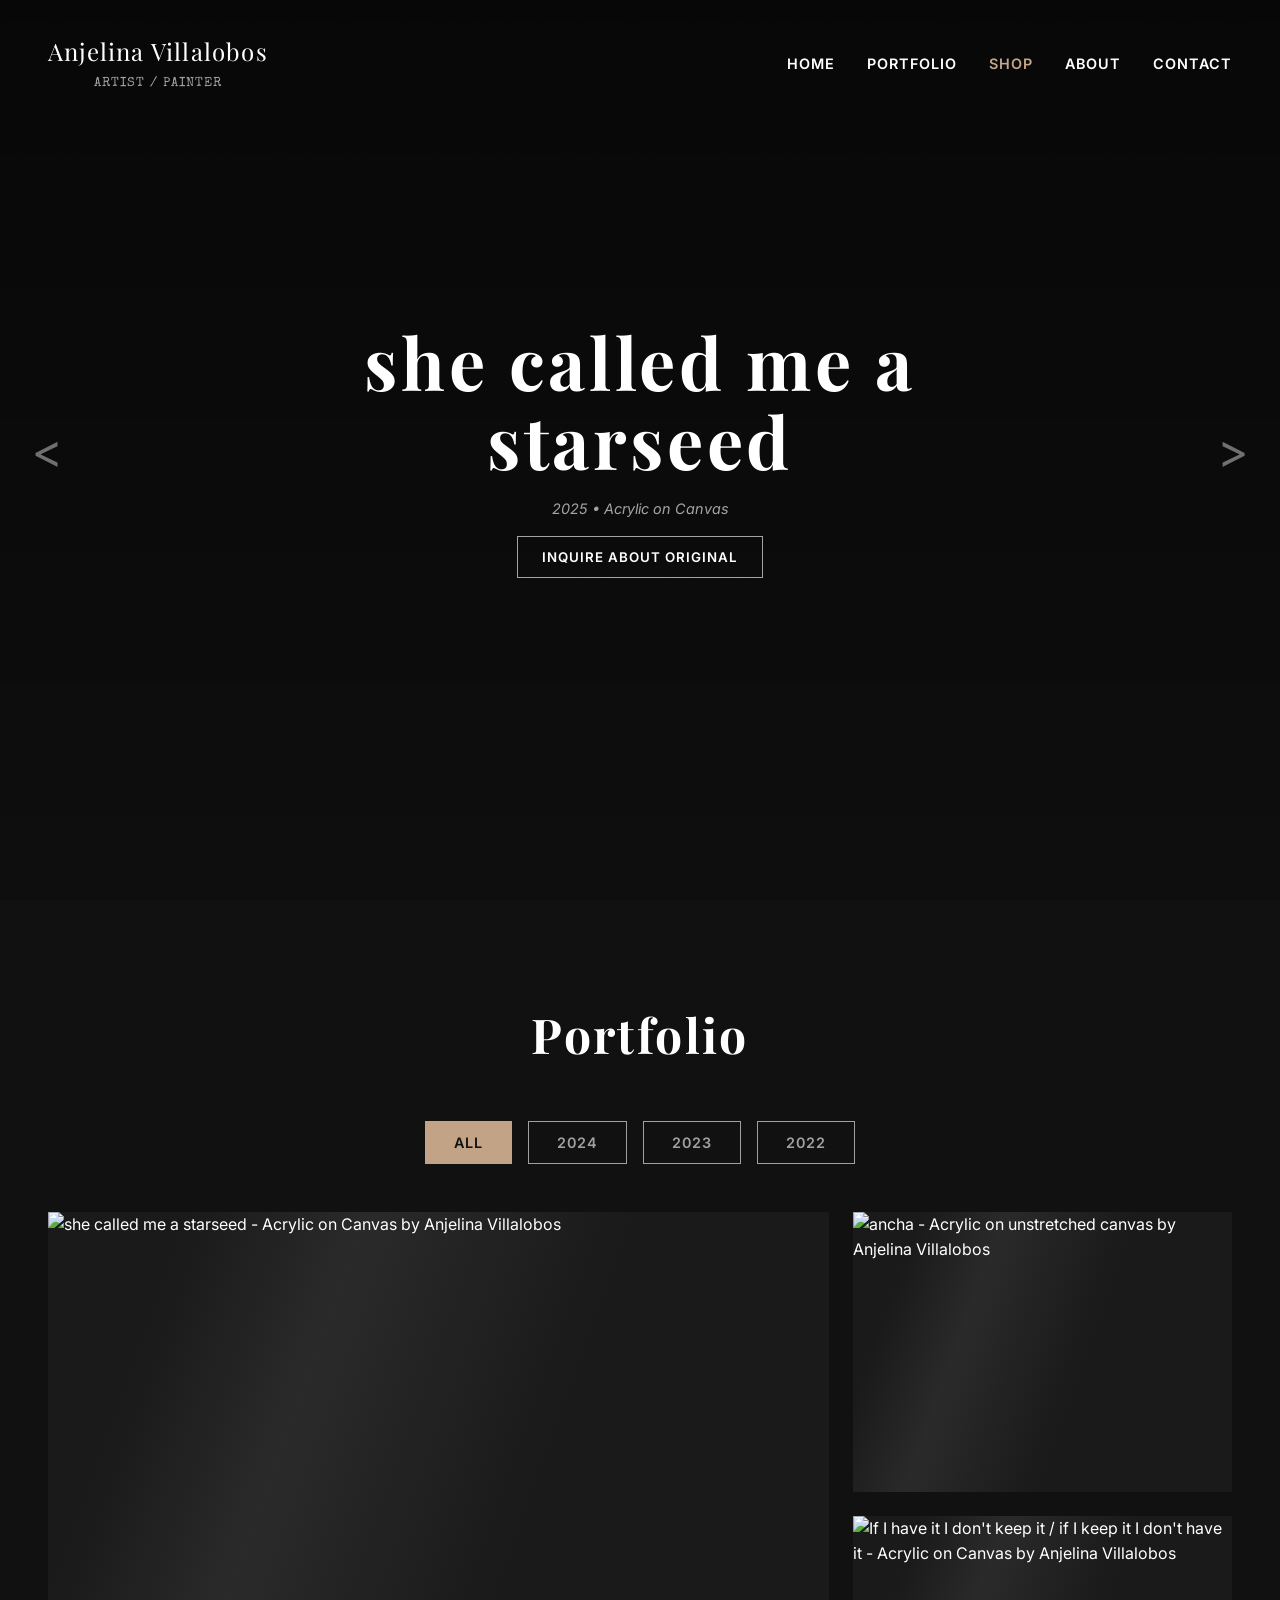
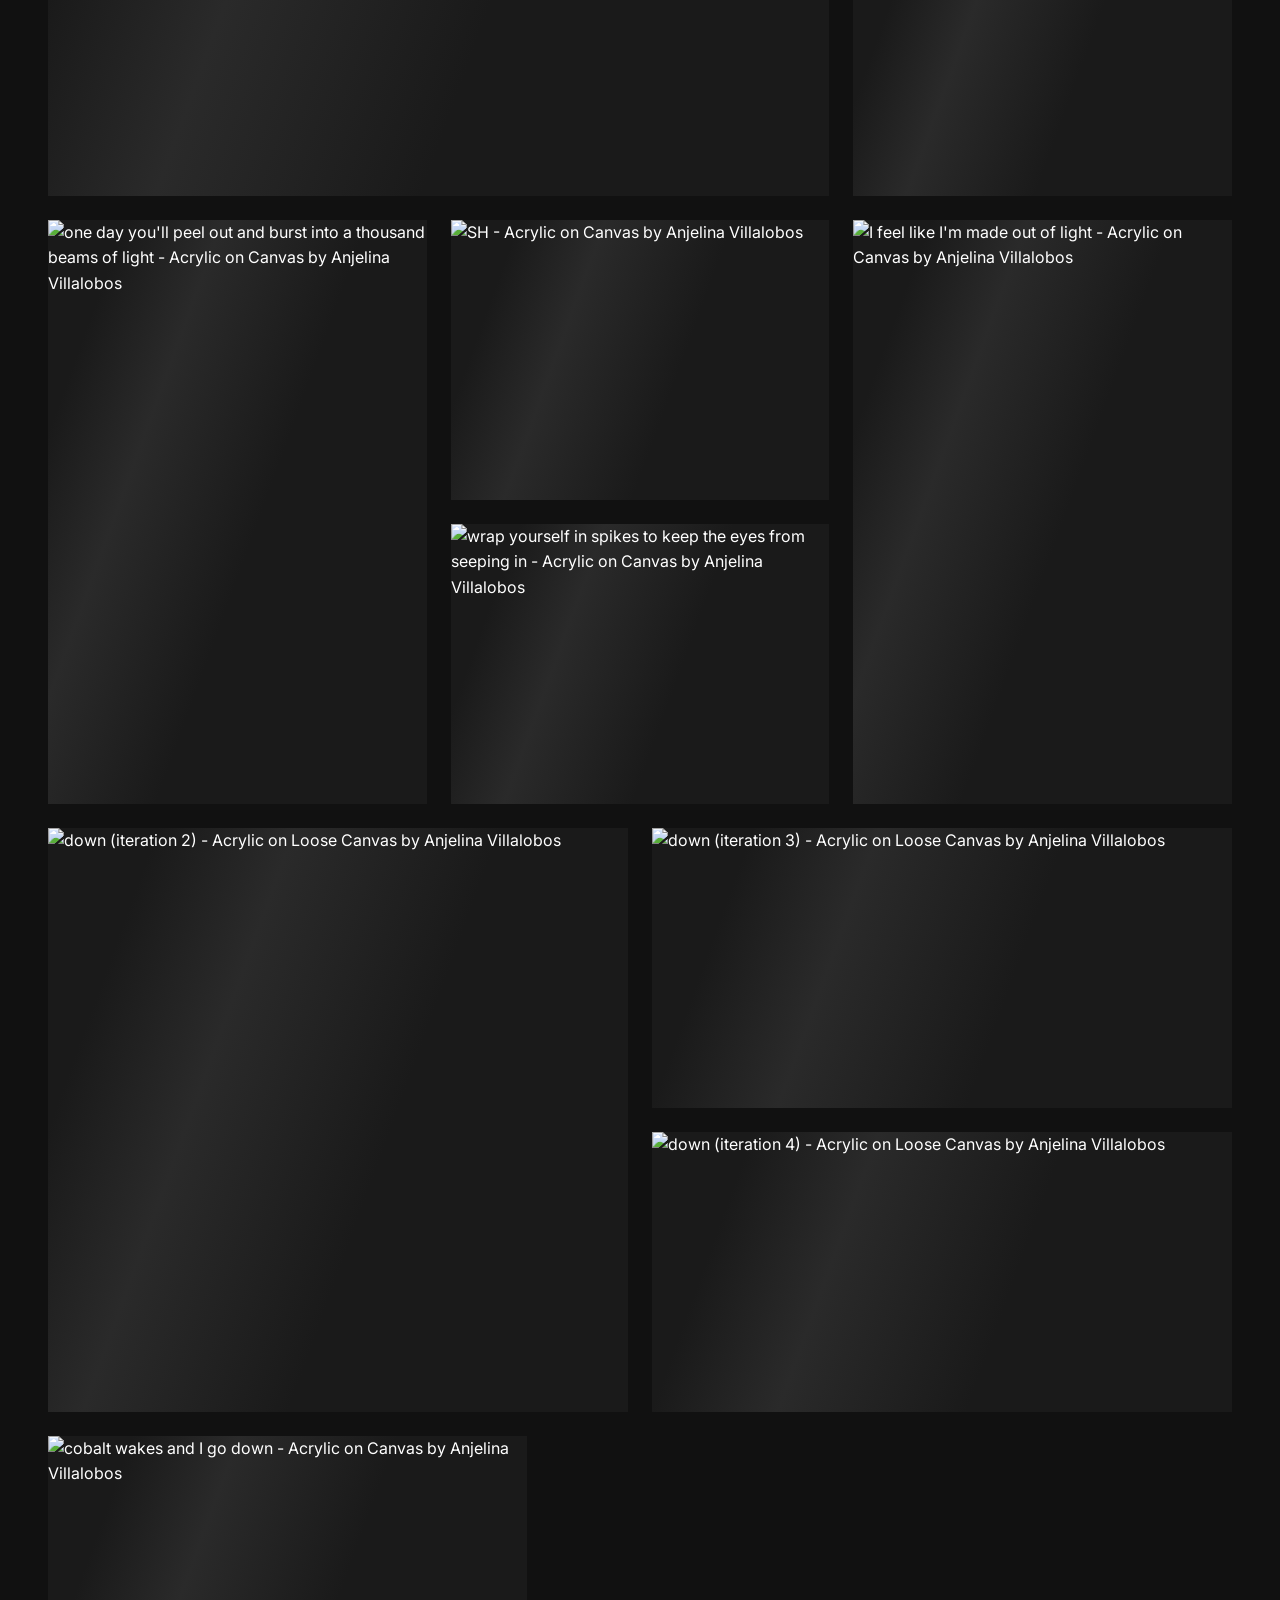
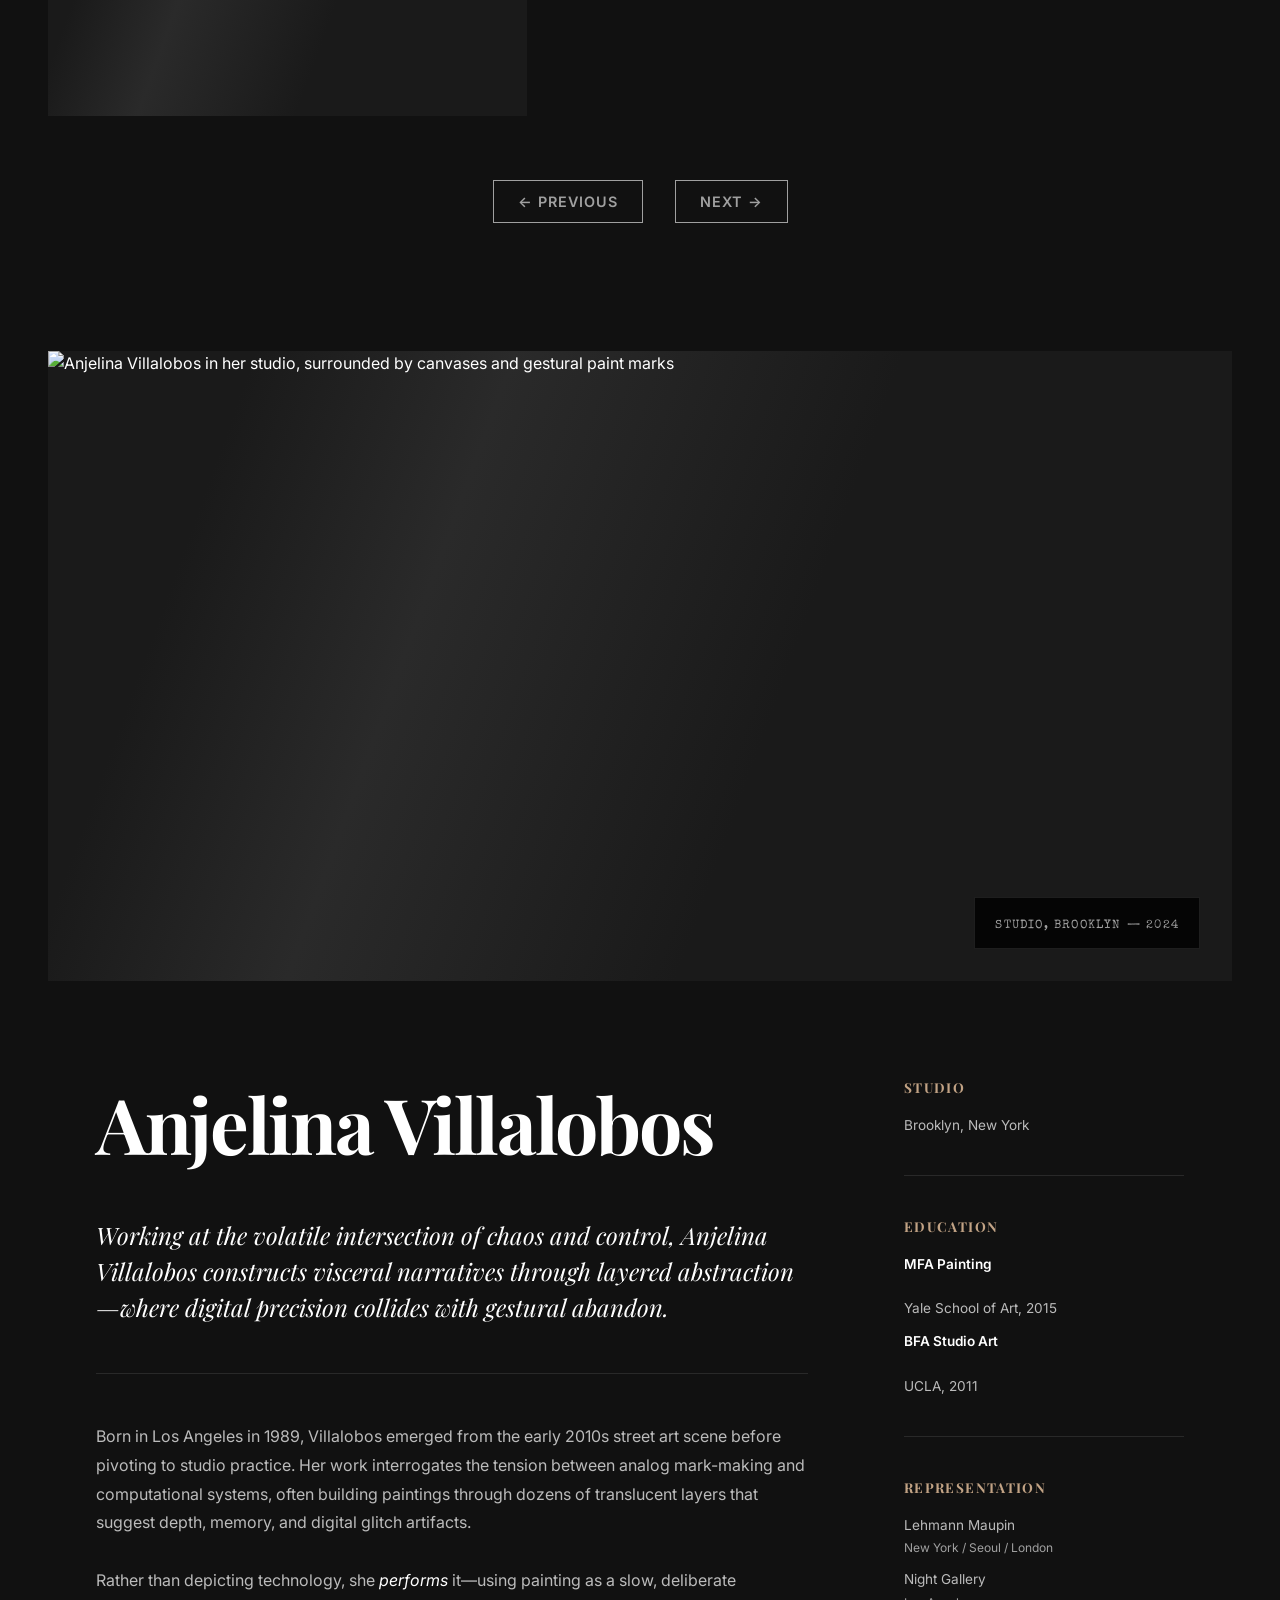
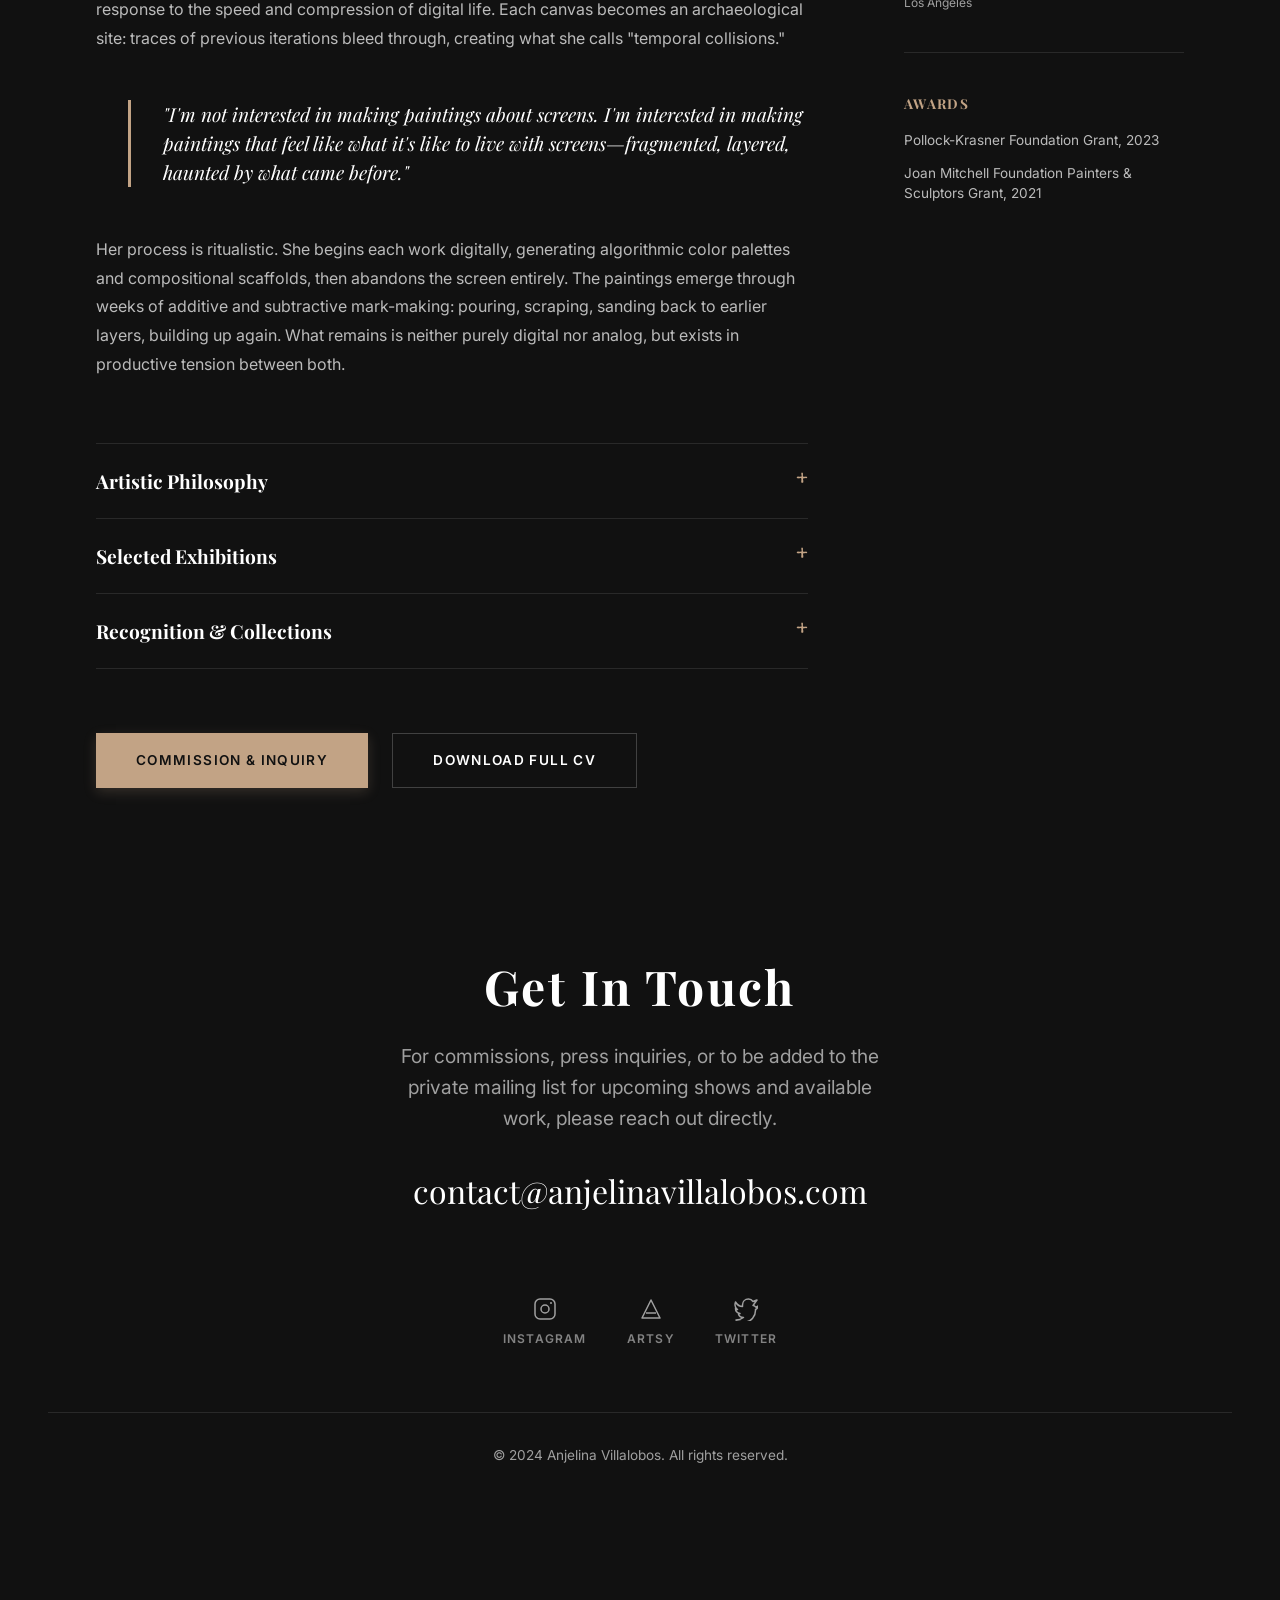
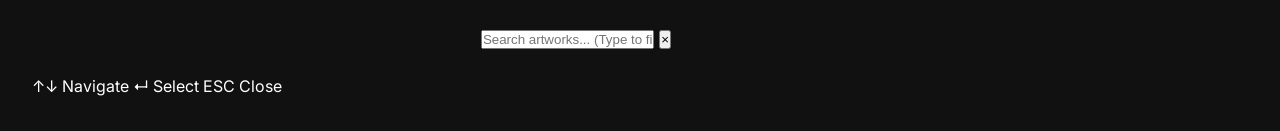
==== commit 47e385a0: "Fix visibility of expandable section toggles in About section - Added explicit white color to .secti" ====
--- a/ultimate-portfolio.html
+++ b/ultimate-portfolio.html
@@ -4,16 +4,65 @@
     <meta charset="UTF-8">
     <meta name="viewport" content="width=device-width, initial-scale=1.0, viewport-fit=cover">
     <meta name="referrer" content="no-referrer">
-    <meta name="description" content="Anjelina Villalobos - Digital Artist Portfolio">
-    <meta name="author" content="Jared Apper">
+
+    <!-- Primary Meta Tags -->
+    <title>Anjelina Villalobos | Contemporary Artist & Painter</title>
+    <meta name="title" content="Anjelina Villalobos | Contemporary Artist & Painter">
+    <meta name="description" content="Contemporary artist exploring abstract expressionism and digital media. View original paintings, prints, and commissioned work. Featured in Hi-Fructose and Juxtapoz.">
+    <meta name="keywords" content="contemporary artist, abstract art, painter, fine art, original paintings, art portfolio, Anjelina Villalobos">
+    <meta name="author" content="Anjelina Villalobos">
     <meta name="theme-color" content="#111111">
-    <title>Anjelina Villalobos | Portfolio</title>
+
+    <!-- Canonical URL -->
+    <link rel="canonical" href="https://anjelinavillalobos.com/">
+
+    <!-- Open Graph / Facebook -->
+    <meta property="og:type" content="website">
+    <meta property="og:url" content="https://anjelinavillalobos.com/">
+    <meta property="og:title" content="Anjelina Villalobos | Contemporary Artist & Painter">
+    <meta property="og:description" content="Contemporary artist exploring abstract expressionism and digital media. View original paintings, prints, and commissioned work.">
+    <meta property="og:image" content="https://anjelinavillalobos.com/assets/og-image.jpg">
+    <meta property="og:image:width" content="1200">
+    <meta property="og:image:height" content="630">
+
+    <!-- Twitter -->
+    <meta name="twitter:card" content="summary_large_image">
+    <meta name="twitter:url" content="https://anjelinavillalobos.com/">
+    <meta name="twitter:title" content="Anjelina Villalobos | Contemporary Artist & Painter">
+    <meta name="twitter:description" content="Contemporary artist exploring abstract expressionism and digital media. View original paintings, prints, and commissioned work.">
+    <meta name="twitter:image" content="https://anjelinavillalobos.com/assets/og-image.jpg">
+
+    <!-- Favicon -->
     <link rel="icon" href="data:image/svg+xml,<svg xmlns='http://www.w3.org/2000/svg' viewBox='0 0 100 100'><text y='.9em' font-size='90'>🎨</text></svg>">
 
     <link rel="preconnect" href="https://fonts.googleapis.com">
     <link rel="preconnect" href="https://fonts.gstatic.com" crossorigin>
     <link href="https://fonts.googleapis.com/css2?family=Playfair+Display:wght@400;700&family=Inter:wght@400;600&family=Special+Elite&display=swap" rel="stylesheet">
     <link rel="stylesheet" href="styles/ultimate-portfolio.css">
+
+    <!-- Schema.org Structured Data -->
+    <script type="application/ld+json">
+    {
+        "@context": "https://schema.org",
+        "@type": "Person",
+        "@id": "https://anjelinavillalobos.com/#person",
+        "name": "Anjelina Villalobos",
+        "jobTitle": "Contemporary Artist",
+        "description": "Contemporary artist whose work explores the intersection of abstract expressionism and digital media.",
+        "url": "https://anjelinavillalobos.com",
+        "image": "https://anjelinavillalobos.com/assets/artist-photo.jpg",
+        "sameAs": [
+            "https://instagram.com/anjelinavillalobos",
+            "https://artsy.net/artist/anjelina-villalobos"
+        ],
+        "worksFor": {
+            "@type": "Organization",
+            "name": "Independent Artist"
+        },
+        "knowsAbout": ["Abstract Expressionism", "Contemporary Art", "Painting", "Digital Media"],
+        "award": ["Featured in Hi-Fructose", "Featured in Juxtapoz"]
+    }
+    </script>
 </head>
 <body>
     <a href="#main-image" class="skip-link">Skip to gallery</a>
@@ -22,10 +71,8 @@
     <div class="fullscreen-container" id="container">
 
         <div class="loading-overlay" id="loadingOverlay">
-            <div class="loading-blur" id="loadingBlur"></div>
             <div class="loading-content">
-                <div class="loading-text">LOADING...</div>
-                <div class="loading-hint">Pro tip: Press <kbd>G</kbd> for gallery view</div>
+                <div class="loading-text">LOADING</div>
             </div>
         </div>
 
@@ -79,19 +126,23 @@
         </main>
 
         <button class="gallery-hint" id="galleryHint" aria-label="Open gallery overview" title="Gallery Overview">
-            <svg class="hint-icon" width="16" height="16" viewBox="0 0 16 16" fill="none" xmlns="http://www.w3.org/2000/svg">
-                <rect x="0" y="0" width="7" height="7" stroke="currentColor" stroke-width="1.5"/>
-                <rect x="9" y="0" width="7" height="7" stroke="currentColor" stroke-width="1.5"/>
-                <rect x="0" y="9" width="7" height="7" stroke="currentColor" stroke-width="1.5"/>
-                <rect x="9" y="9" width="7" height="7" stroke="currentColor" stroke-width="1.5"/>
+            <!-- Custom artistic icon: organic brushstroke frames -->
+            <svg class="hint-icon" width="20" height="20" viewBox="0 0 20 20" fill="none" xmlns="http://www.w3.org/2000/svg">
+                <!-- Top-left organic frame -->
+                <path d="M1 1C1 1 2.5 1.2 4 2.5C5 3.5 5.5 5 5.5 5.5L1 1Z" stroke="currentColor" stroke-width="1.5" stroke-linecap="round" stroke-linejoin="round"/>
+                <!-- Top-right organic frame -->
+                <path d="M19 1C19 1 17.5 1.2 16 2.5C15 3.5 14.5 5 14.5 5.5L19 1Z" stroke="currentColor" stroke-width="1.5" stroke-linecap="round" stroke-linejoin="round"/>
+                <!-- Bottom-left organic frame -->
+                <path d="M1 19C1 19 2.5 18.8 4 17.5C5 16.5 5.5 15 5.5 14.5L1 19Z" stroke="currentColor" stroke-width="1.5" stroke-linecap="round" stroke-linejoin="round"/>
+                <!-- Bottom-right organic frame -->
+                <path d="M19 19C19 19 17.5 18.8 16 17.5C15 16.5 14.5 15 14.5 14.5L19 19Z" stroke="currentColor" stroke-width="1.5" stroke-linecap="round" stroke-linejoin="round"/>
+                <!-- Center accent dots for visual interest -->
+                <circle cx="10" cy="10" r="1" fill="currentColor" opacity="0.6"/>
+                <circle cx="7" cy="10" r="0.5" fill="currentColor" opacity="0.4"/>
+                <circle cx="13" cy="10" r="0.5" fill="currentColor" opacity="0.4"/>
             </svg>
             <span class="hint-text"></span>
         </button>
-
-        <div class="contextual-tip" id="contextualTip">
-            <button class="contextual-tip-close" id="contextualTipClose">×</button>
-            <span id="contextualTipText">Press ← → to navigate images</span>
-        </div>
 
     </div>
 
@@ -105,15 +156,15 @@
             </div>
 
             <!-- Year Filter Bar -->
-            <div class="filter-bar" id="filterBar">
-                <button class="filter-btn active" data-year="all">All</button>
-                <button class="filter-btn" data-year="2024">2024</button>
-                <button class="filter-btn" data-year="2023">2023</button>
-                <button class="filter-btn" data-year="2022">2022</button>
+            <div class="filter-bar" id="filterBar" role="toolbar" aria-label="Filter artworks by year">
+                <button class="filter-btn active" data-year="all" aria-pressed="true">All</button>
+                <button class="filter-btn" data-year="2024" aria-pressed="false">2024</button>
+                <button class="filter-btn" data-year="2023" aria-pressed="false">2023</button>
+                <button class="filter-btn" data-year="2022" aria-pressed="false">2022</button>
             </div>
 
             <!-- Portfolio Grid -->
-            <div class="portfolio-grid" id="portfolioGrid">
+            <div class="portfolio-grid" id="portfolioGrid" role="region" aria-label="Portfolio artworks">
                 <!-- Grid items will be dynamically generated -->
             </div>
 
@@ -135,28 +186,216 @@
             </div>
         </section>
 
-        <!-- About Section -->
-        <section id="about" class="about-section">
-            <img src="https://images.unsplash.com/photo-1494790108377-be9c29b29330?q=80&w=800&fm=webp" alt="Anjelina Villalobos" class="artist-photo">
-            <div class="artist-bio">
-                <h3>About the Artist</h3>
-                <p>Anjelina Villalobos is a contemporary artist whose work explores the intersection of abstract expressionism and digital media. Her pieces challenge traditional boundaries between painting and technology.</p>
-                <p>With a background in fine arts and a passion for experimentation, Anjelina creates immersive visual experiences that invite viewers to explore color, form, and emotion.</p>
-                <p>She has been featured in publications like Hi-Fructose and Juxtapoz, with solo shows in New York, Los Angeles, and London.</p>
-                <a href="/cv.pdf" class="cv-link">VIEW FULL CURRICULUM VITAE</a>
+        <!-- About Section - Editorial Magazine Style -->
+        <section id="about" class="about-section" aria-labelledby="about-heading">
+
+            <!-- Hero Image Block -->
+            <div class="about-hero">
+                <div class="about-hero-image">
+                    <img
+                        src="https://images.unsplash.com/photo-1536924940846-227afb31e2a5?q=80&w=1400&fm=webp"
+                        alt="Anjelina Villalobos in her studio, surrounded by canvases and gestural paint marks"
+                        class="artist-photo-large"
+                        loading="lazy"
+                        width="1400"
+                        height="900">
+                    <div class="image-caption">
+                        <span class="caption-text">Studio, Brooklyn — 2024</span>
+                    </div>
+                </div>
+            </div>
+
+            <!-- Content Grid -->
+            <div class="about-content-grid">
+
+                <!-- Main Bio Column -->
+                <div class="bio-main">
+                    <h2 id="about-heading" class="about-main-heading">Anjelina Villalobos</h2>
+
+                    <div class="about-intro">
+                        <p class="lead-text">Working at the volatile intersection of chaos and control, Anjelina Villalobos constructs visceral narratives through layered abstraction—where digital precision collides with gestural abandon.</p>
+                    </div>
+
+                    <div class="bio-body">
+                        <p>Born in Los Angeles in 1989, Villalobos emerged from the early 2010s street art scene before pivoting to studio practice. Her work interrogates the tension between analog mark-making and computational systems, often building paintings through dozens of translucent layers that suggest depth, memory, and digital glitch artifacts.</p>
+
+                        <p>Rather than depicting technology, she <em>performs</em> it—using painting as a slow, deliberate response to the speed and compression of digital life. Each canvas becomes an archaeological site: traces of previous iterations bleed through, creating what she calls "temporal collisions."</p>
+
+                        <blockquote class="pull-quote">
+                            "I'm not interested in making paintings about screens. I'm interested in making paintings that feel like what it's like to live with screens—fragmented, layered, haunted by what came before."
+                        </blockquote>
+
+                        <p>Her process is ritualistic. She begins each work digitally, generating algorithmic color palettes and compositional scaffolds, then abandons the screen entirely. The paintings emerge through weeks of additive and subtractive mark-making: pouring, scraping, sanding back to earlier layers, building up again. What remains is neither purely digital nor analog, but exists in productive tension between both.</p>
+                    </div>
+
+                    <!-- Expandable Sections -->
+                    <div class="about-expandable-sections">
+
+                        <!-- Philosophy Section -->
+                        <div class="expandable-section">
+                            <button class="section-toggle" aria-expanded="false" aria-controls="philosophy-content">
+                                <span class="toggle-label">Artistic Philosophy</span>
+                                <span class="toggle-icon" aria-hidden="true">+</span>
+                            </button>
+                            <div class="section-content" id="philosophy-content" hidden>
+                                <p>Villalobos describes her practice as "painting after the internet"—a term she uses not chronologically, but conceptually. Her work acknowledges that painting can no longer pretend the digital realm doesn't exist, yet refuses to be subsumed by it.</p>
+                                <p>"Every painting is a small rebellion against immediacy," she explains. "I'm drawn to processes that can't be undone with Command-Z. There's a permanence to analog error that I find generative. The digital allows infinite revisions; painting forces commitment."</p>
+                                <p>Her studio practice incorporates meditation, long periods of observation, and intentional technological disconnection. She views each painting as a "slow artifact" in opposition to the velocity of contemporary image culture.</p>
+                            </div>
+                        </div>
+
+                        <!-- Exhibition History -->
+                        <div class="expandable-section">
+                            <button class="section-toggle" aria-expanded="false" aria-controls="exhibitions-content">
+                                <span class="toggle-label">Selected Exhibitions</span>
+                                <span class="toggle-icon" aria-hidden="true">+</span>
+                            </button>
+                            <div class="section-content" id="exhibitions-content" hidden>
+                                <div class="exhibition-list">
+                                    <div class="exhibition-item">
+                                        <span class="exhibition-year">2024</span>
+                                        <div class="exhibition-details">
+                                            <strong>Temporal Collisions</strong> (Solo)<br>
+                                            Lehmann Maupin, New York
+                                        </div>
+                                    </div>
+                                    <div class="exhibition-item">
+                                        <span class="exhibition-year">2023</span>
+                                        <div class="exhibition-details">
+                                            <strong>After the Interface</strong> (Group)<br>
+                                            Saatchi Gallery, London
+                                        </div>
+                                    </div>
+                                    <div class="exhibition-item">
+                                        <span class="exhibition-year">2023</span>
+                                        <div class="exhibition-details">
+                                            <strong>Signal/Noise</strong> (Solo)<br>
+                                            Night Gallery, Los Angeles
+                                        </div>
+                                    </div>
+                                    <div class="exhibition-item">
+                                        <span class="exhibition-year">2022</span>
+                                        <div class="exhibition-details">
+                                            <strong>New Abstraction</strong> (Group)<br>
+                                            Hauser & Wirth, Somerset
+                                        </div>
+                                    </div>
+                                    <div class="exhibition-item">
+                                        <span class="exhibition-year">2021</span>
+                                        <div class="exhibition-details">
+                                            <strong>Painter Painter</strong> (Group)<br>
+                                            Walker Art Center, Minneapolis
+                                        </div>
+                                    </div>
+                                </div>
+                            </div>
+                        </div>
+
+                        <!-- Recognition & Collections -->
+                        <div class="expandable-section">
+                            <button class="section-toggle" aria-expanded="false" aria-controls="recognition-content">
+                                <span class="toggle-label">Recognition & Collections</span>
+                                <span class="toggle-icon" aria-hidden="true">+</span>
+                            </button>
+                            <div class="section-content" id="recognition-content" hidden>
+                                <p><strong>Select Press & Features:</strong></p>
+                                <ul class="recognition-list">
+                                    <li><em>Artforum</em> — "Artists to Watch" (2023)</li>
+                                    <li><em>Juxtapoz</em> — Cover Feature (Winter 2023)</li>
+                                    <li><em>Hi-Fructose</em> — Studio Visit (Vol. 58)</li>
+                                    <li><em>The New York Times</em> — "Painting's Digital Turn" (2022)</li>
+                                    <li><em>Frieze</em> — Critics' Picks (May 2022)</li>
+                                </ul>
+
+                                <p><strong>Public & Private Collections:</strong></p>
+                                <ul class="recognition-list">
+                                    <li>Los Angeles County Museum of Art (LACMA)</li>
+                                    <li>Museum of Contemporary Art, Chicago</li>
+                                    <li>Rubell Family Collection</li>
+                                    <li>Deutsche Bank Collection</li>
+                                    <li>X Artists' Books Collection (MoMA Library)</li>
+                                </ul>
+                            </div>
+                        </div>
+
+                    </div>
+
+                    <!-- CV Link -->
+                    <div class="about-cta">
+                        <a href="#contact" class="cv-link-primary">Commission & Inquiry</a>
+                        <a href="/assets/villalobos-cv-2024.pdf" class="cv-link-secondary" aria-label="Download full curriculum vitae PDF" download>Download Full CV</a>
+                    </div>
+                </div>
+
+                <!-- Sidebar Details -->
+                <aside class="bio-sidebar">
+                    <div class="sidebar-block">
+                        <h3 class="sidebar-heading">Studio</h3>
+                        <p class="sidebar-text">Brooklyn, New York</p>
+                    </div>
+
+                    <div class="sidebar-block">
+                        <h3 class="sidebar-heading">Education</h3>
+                        <p class="sidebar-text">
+                            <strong>MFA Painting</strong><br>
+                            Yale School of Art, 2015
+                        </p>
+                        <p class="sidebar-text">
+                            <strong>BFA Studio Art</strong><br>
+                            UCLA, 2011
+                        </p>
+                    </div>
+
+                    <div class="sidebar-block">
+                        <h3 class="sidebar-heading">Representation</h3>
+                        <p class="sidebar-text">
+                            Lehmann Maupin<br>
+                            <small>New York / Seoul / London</small>
+                        </p>
+                        <p class="sidebar-text">
+                            Night Gallery<br>
+                            <small>Los Angeles</small>
+                        </p>
+                    </div>
+
+                    <div class="sidebar-block">
+                        <h3 class="sidebar-heading">Awards</h3>
+                        <p class="sidebar-text">Pollock-Krasner Foundation Grant, 2023</p>
+                        <p class="sidebar-text">Joan Mitchell Foundation Painters & Sculptors Grant, 2021</p>
+                    </div>
+                </aside>
+
             </div>
         </section>
 
         <!-- Contact Section -->
-        <section id="contact" class="contact-section">
-            <h2 class="section-title">Get In Touch</h2>
+        <section id="contact" class="contact-section" aria-labelledby="contact-heading">
+            <h2 id="contact-heading" class="section-title">Get In Touch</h2>
             <p class="contact-intro">For commissions, press inquiries, or to be added to the private mailing list for upcoming shows and available work, please reach out directly.</p>
-            <a href="mailto:contact@anjelinavillalobos.com" class="email-link">contact@anjelinavillalobos.com</a>
-            <div class="social-links">
-                <a href="https://instagram.com" target="_blank" rel="noopener noreferrer">INSTAGRAM</a>
-                <a href="https://artsy.net" target="_blank" rel="noopener noreferrer">ARTSY</a>
-                <a href="https://twitter.com" target="_blank" rel="noopener noreferrer">TWITTER</a>
-            </div>
+            <a href="mailto:contact@anjelinavillalobos.com" class="email-link" aria-label="Email Anjelina Villalobos">contact@anjelinavillalobos.com</a>
+            <nav class="social-links" aria-label="Social media links">
+                <a href="https://instagram.com" target="_blank" rel="noopener noreferrer" aria-label="Follow on Instagram" class="social-icon">
+                    <svg width="24" height="24" viewBox="0 0 24 24" fill="none" xmlns="http://www.w3.org/2000/svg">
+                        <rect x="2" y="2" width="20" height="20" rx="5" stroke="currentColor" stroke-width="1.5"/>
+                        <circle cx="12" cy="12" r="4" stroke="currentColor" stroke-width="1.5"/>
+                        <circle cx="18" cy="6" r="1" fill="currentColor"/>
+                    </svg>
+                    <span class="social-label">Instagram</span>
+                </a>
+                <a href="https://artsy.net" target="_blank" rel="noopener noreferrer" aria-label="View collection on Artsy" class="social-icon">
+                    <svg width="24" height="24" viewBox="0 0 24 24" fill="none" xmlns="http://www.w3.org/2000/svg">
+                        <path d="M3 21L12 3L21 21H3Z" stroke="currentColor" stroke-width="1.5" stroke-linejoin="round"/>
+                        <line x1="7" y1="16" x2="17" y2="16" stroke="currentColor" stroke-width="1.5"/>
+                    </svg>
+                    <span class="social-label">Artsy</span>
+                </a>
+                <a href="https://twitter.com" target="_blank" rel="noopener noreferrer" aria-label="Follow on Twitter" class="social-icon">
+                    <svg width="24" height="24" viewBox="0 0 24 24" fill="none" xmlns="http://www.w3.org/2000/svg">
+                        <path d="M23 3C22 3.5 20.5 4 19 4.5C18 3 16.5 2 14.5 2C11 2 8.5 4.5 8.5 8C8.5 8.5 8.5 9 8.5 9.5C5.5 9.5 3 7.5 1.5 5C1 6 1 7 1 8C1 10 2 11.5 3.5 12.5C2.5 12.5 2 12 1.5 11.5C1.5 14 3.5 16 6 16.5C5.5 16.5 5 17 4.5 17C5 19 7 20.5 9.5 20.5C7.5 22 5 23 2 23C4.5 24.5 7.5 25 10.5 25C17.5 25 21.5 19 21.5 13.5V12.5C22.5 12 23.5 11 24 10C23.5 10 23 10.5 22.5 10.5C23 10 23.5 9.5 24 9C23.5 9.5 22.5 10 21.5 10C21 9 20 8.5 19 8.5L23 3Z" stroke="currentColor" stroke-width="1.5" stroke-linejoin="round"/>
+                    </svg>
+                    <span class="social-label">Twitter</span>
+                </a>
+            </nav>
         </section>
 
         <!-- Footer -->
@@ -168,7 +407,10 @@
 
     <div class="sr-only" role="status" aria-live="polite" aria-atomic="true" id="announcer"></div>
 
-    <div id="toast">Pro Tip: Press <kbd>G</kbd> to view the full gallery.</div>
+    <!-- Lightbox Toast Notification (First-time hint) -->
+    <div id="lightboxToast" role="alert" aria-live="assertive">
+        Use <kbd>Esc</kbd> and <kbd>←</kbd> <kbd>→</kbd> to navigate
+    </div>
 
     <!-- Command Bar Gallery -->
     <div class="command-bar-overlay" id="commandBar" role="dialog" aria-label="Gallery overview" aria-modal="true">
@@ -184,37 +426,105 @@
     <div class="lightbox-overlay" id="lightboxOverlay" role="dialog" aria-label="Artwork detail view" aria-modal="true">
         <button class="lightbox-close" id="lightboxClose" aria-label="Close lightbox">
             <svg width="24" height="24" viewBox="0 0 24 24" fill="none" xmlns="http://www.w3.org/2000/svg">
-                <path d="M18 6L6 18M6 6L18 18" stroke="currentColor" stroke-width="2" stroke-linecap="round"/>
+                <path d="M18 6L6 18" stroke="currentColor" stroke-width="1.5" stroke-linecap="round"/>
+                <path d="M6 6L18 18" stroke="currentColor" stroke-width="1.5" stroke-linecap="round"/>
             </svg>
         </button>
 
         <div class="lightbox-nav">
             <button class="lightbox-nav-btn prev" id="lightboxPrev" aria-label="Previous artwork">
                 <svg width="32" height="32" viewBox="0 0 32 32" fill="none" xmlns="http://www.w3.org/2000/svg">
-                    <path d="M20 8L10 16L20 24" stroke="currentColor" stroke-width="2" stroke-linecap="round" stroke-linejoin="round"/>
+                    <path d="M20 8L12 16L20 24" stroke="currentColor" stroke-width="1.5" stroke-linecap="round" stroke-linejoin="round"/>
                 </svg>
             </button>
             <button class="lightbox-nav-btn next" id="lightboxNext" aria-label="Next artwork">
                 <svg width="32" height="32" viewBox="0 0 32 32" fill="none" xmlns="http://www.w3.org/2000/svg">
-                    <path d="M12 8L22 16L12 24" stroke="currentColor" stroke-width="2" stroke-linecap="round" stroke-linejoin="round"/>
+                    <path d="M12 8L20 16L12 24" stroke="currentColor" stroke-width="1.5" stroke-linecap="round" stroke-linejoin="round"/>
                 </svg>
             </button>
         </div>
 
         <div class="lightbox-content">
             <div class="lightbox-image-container">
+                <div class="lightbox-loading" id="lightboxLoading">
+                    <div class="lightbox-loading-spinner"></div>
+                </div>
                 <img id="lightboxImage" src="" alt="" class="lightbox-image">
+                <img id="lightboxImage2" src="" alt="" class="lightbox-image">
             </div>
             <div class="lightbox-info">
                 <h2 id="lightboxTitle"></h2>
                 <p id="lightboxMeta"></p>
                 <p id="lightboxDescription"></p>
+                <p id="lightboxTechnique"></p>
+                <p id="lightboxInspiration"></p>
+                <p id="lightboxSeries"></p>
+                <p id="lightboxDimensionsNote"></p>
                 <button class="lightbox-inquire-btn" id="lightboxInquireBtn" style="display: none;"></button>
             </div>
         </div>
+
+        <!-- Bottom overlay with artwork info -->
+        <div class="lightbox-bottom-bar" id="lightboxBottomBar">
+            <div class="lightbox-bottom-content">
+                <div class="lightbox-bottom-info">
+                    <h3 class="lightbox-bottom-title" id="lightboxBottomTitle"></h3>
+                    <p class="lightbox-bottom-meta" id="lightboxBottomMeta"></p>
+                </div>
+                <div class="lightbox-bottom-controls">
+                    <span class="lightbox-counter" id="lightboxCounter"></span>
+                    <button class="lightbox-info-toggle" id="lightboxInfoToggle" aria-label="Toggle artwork details">
+                        <svg width="20" height="20" viewBox="0 0 20 20" fill="none" xmlns="http://www.w3.org/2000/svg">
+                            <circle cx="10" cy="10" r="8" stroke="currentColor" stroke-width="1.5"/>
+                            <circle cx="10" cy="6.5" r="1.2" fill="currentColor"/>
+                            <rect x="9.25" y="9.5" width="1.5" height="6" fill="currentColor" rx="0.75"/>
+                        </svg>
+                    </button>
+                </div>
+            </div>
+        </div>
+
+        <!-- Expanded info panel - Museum Placard Structure -->
+        <div class="lightbox-expanded-info" id="lightboxExpandedInfo">
+            <div class="lightbox-expanded-content">
+                <button class="lightbox-expanded-close" id="lightboxExpandedClose" aria-label="Close details">
+                    <svg width="20" height="20" viewBox="0 0 20 20" fill="none" xmlns="http://www.w3.org/2000/svg">
+                        <path d="M15 5L5 15" stroke="currentColor" stroke-width="1.5" stroke-linecap="round"/>
+                        <path d="M5 5L15 15" stroke="currentColor" stroke-width="1.5" stroke-linecap="round"/>
+                    </svg>
+                </button>
+
+                <!-- Title Section -->
+                <h2 class="placard-title" id="lightboxExpandedTitle"></h2>
+                <p class="placard-meta" id="lightboxExpandedMeta"></p>
+
+                <!-- Artist's Statement Section -->
+                <div class="placard-section" id="artistStatementSection" style="display: none;">
+                    <h3 class="placard-heading">Artist's Statement</h3>
+                    <blockquote class="placard-statement" id="lightboxArtistStatement"></blockquote>
+                </div>
+
+                <!-- Additional Details -->
+                <div class="placard-section">
+                    <p id="lightboxExpandedDescription"></p>
+                    <p id="lightboxExpandedTechnique"></p>
+                    <p id="lightboxExpandedInspiration"></p>
+                    <p id="lightboxExpandedSeries"></p>
+                    <p id="lightboxExpandedDimensionsNote"></p>
+                </div>
+
+                <button class="lightbox-expanded-inquire-btn" id="lightboxExpandedInquireBtn" style="display: none;"></button>
+            </div>
+        </div>
     </div>
 
-    <script src="scripts/ultimate-portfolio.js"></script>
+    <!-- GSAP + Plugins for animations -->
+    <script src="https://cdnjs.cloudflare.com/ajax/libs/gsap/3.12.5/gsap.min.js"></script>
+    <script src="https://cdnjs.cloudflare.com/ajax/libs/gsap/3.12.5/ScrollTrigger.min.js"></script>
+    <script src="https://cdnjs.cloudflare.com/ajax/libs/gsap/3.12.5/Flip.min.js"></script>
+
+    <!-- Modular Portfolio Application -->
+    <script type="module" src="scripts/modules/main.js"></script>
 
 </body>
 </html>
--- a/styles/ultimate-portfolio.css
+++ b/styles/ultimate-portfolio.css
@@ -6,13 +6,50 @@
     --font-body: 'Inter', -apple-system, BlinkMacSystemFont, 'Segoe UI', 'Helvetica Neue', Arial, sans-serif;
     --font-special: 'Special Elite', monospace;
 
-    --color-accent: #c2a385;
-    --color-accent-hover: #d4b596;
+    /* Core Color Palette */
     --color-primary: #ffffff;
     --color-secondary: #a0a0a0;
     --color-background: #111111;
 
-    --transition-smooth: cubic-bezier(0.4, 0, 0.2, 1);
+    /* Interactive & Accent Colors - Semantic naming */
+    --color-accent: #c2a385;           /* Gold - CTAs and primary actions only */
+    --color-accent-hover: #d4b596;     /* Gold hover state */
+    --color-interactive: #ffffff;       /* White - for hover states on non-CTA elements */
+
+    /* Status Colors (muted, gallery-appropriate) */
+    --color-available: #4a5f4a;        /* Muted forest green */
+    --color-sold: #5f4a4a;             /* Muted burgundy */
+
+    --ease-quick: cubic-bezier(0, 0, 0.2, 1);        /* Quick decelerate - for hovers & quick interactions */
+    --ease-anticipatory: cubic-bezier(0.4, 0, 0.2, 1); /* Anticipatory - for major transitions */
+    --ease-smooth: cubic-bezier(0.4, 0, 0.2, 1);     /* General smooth transitions */
+
+    /* Subtle custom cursor (dot) for interactive elements on desktop */
+    --cursor-dot: url('data:image/svg+xml;utf8,<svg xmlns="http://www.w3.org/2000/svg" width="12" height="12" viewBox="0 0 12 12"><circle cx="6" cy="6" r="3" fill="white"/><circle cx="6" cy="6" r="5.5" fill="none" stroke="black" stroke-width="1"/></svg>') 6 6, pointer;
+
+    /* Typographic Scale - Strict hierarchy for visual consistency */
+    --text-xs: 0.75rem;      /* 12px - captions, fine print */
+    --text-sm: 0.85rem;      /* 13.6px - small UI text */
+    --text-base: 0.9rem;     /* 14.4px - body text */
+    --text-md: 1rem;         /* 16px - emphasis text */
+    --text-lg: 1.2rem;       /* 19.2px - subheadings */
+    --text-xl: 1.5rem;       /* 24px - section headings */
+    --text-2xl: 2rem;        /* 32px - page headings */
+    --text-3xl: 2.5rem;      /* 40px - hero headings */
+    --text-4xl: 3rem;        /* 48px - display text */
+    --text-5xl: 4rem;        /* 64px - hero display */
+
+    /* Line Heights - Optimized for readability */
+    --leading-tight: 1.2;    /* Headings */
+    --leading-normal: 1.5;   /* UI text */
+    --leading-relaxed: 1.8;  /* Body paragraphs */
+    --leading-loose: 2;      /* Spacious reading */
+
+    /* Letter Spacing */
+    --tracking-tight: -0.02em;
+    --tracking-normal: 0;
+    --tracking-wide: 0.05em;
+    --tracking-wider: 0.1em;
 }
 
 /* ====================================
@@ -38,6 +75,41 @@
     -webkit-font-smoothing: antialiased;
     -moz-osx-font-smoothing: grayscale;
     padding: env(safe-area-inset-top) env(safe-area-inset-right) env(safe-area-inset-bottom) env(safe-area-inset-left);
+}
+
+/* ====================================
+   Custom Cursor (Desktop Only)
+   ==================================== */
+@media (hover: hover) and (pointer: fine) {
+    /* Apply dot cursor to common interactive elements */
+    button,
+    .filter-btn,
+    .pagination-btn,
+    .page-number,
+    .lightbox-nav-btn,
+    .lightbox-inquire-btn,
+    .thumbnail-item,
+    .gallery-hint,
+    .cv-link,
+    .email-link,
+    .main-header nav a,
+    .grid-item a,
+    .grid-item {
+        cursor: var(--cursor-dot);
+    }
+
+    /* Preserve text and input cursors */
+    input,
+    textarea,
+    select,
+    input:focus,
+    textarea:focus,
+    select:focus,
+    .artist-bio p,
+    p,
+    .image-meta {
+        cursor: text;
+    }
 }
 
 /* ====================================
@@ -102,6 +174,7 @@
     justify-content: center;
     touch-action: pan-y;
     cursor: grab;
+    overflow: hidden;
 }
 
 .fullscreen-container.dragging {
@@ -130,7 +203,7 @@
     background-size: cover;
     background-position: center center;
     opacity: 0;
-    transition: opacity 1.2s var(--transition-smooth);
+    transition: opacity 1.8s var(--ease-anticipatory);
     will-change: opacity, transform;
 }
 
@@ -157,6 +230,11 @@
 }
 
 .bg-image.visible {
+    /* Animation added dynamically after load for smoother initial experience */
+    animation: none;
+}
+
+.bg-image.visible.animated {
     animation: kenburns 45s infinite alternate ease-in-out;
 }
 
@@ -193,11 +271,11 @@
 }
 
 .preview-image.snapping {
-    transition: transform 0.25s cubic-bezier(0.25, 0.46, 0.45, 0.94);
+    transition: transform 0.25s var(--ease-quick);
 }
 
 /* ====================================
-   Loading Overlay with Blur Effect
+   Loading Overlay - Simplified
    ==================================== */
 .loading-overlay {
     position: absolute;
@@ -210,7 +288,7 @@
     gap: 1.5rem;
     z-index: 200;
     opacity: 1;
-    transition: opacity 0.6s ease;
+    transition: opacity 0.6s var(--ease-anticipatory);
 }
 
 .loading-overlay.hidden {
@@ -219,13 +297,8 @@
 }
 
 .loading-blur {
-    position: absolute;
-    inset: 0;
-    background-size: cover;
-    background-position: center;
-    filter: blur(20px);
-    opacity: 0.3;
-    z-index: 0;
+    /* Simplified - no blur effect for faster initial render */
+    display: none;
 }
 
 .loading-content {
@@ -239,8 +312,8 @@
 
 .loading-text {
     color: var(--color-primary);
-    font-size: 1.1rem;
-    letter-spacing: 0.1em;
+    font-size: 1.5rem;
+    letter-spacing: 0.2em;
     font-family: var(--font-special);
 }
 
@@ -272,7 +345,6 @@
     align-items: center;
     padding: 2rem 3rem;
     z-index: 100;
-    background: linear-gradient(to bottom, rgba(0,0,0,0.5), transparent);
 }
 
 .artist-info {
@@ -286,8 +358,8 @@
 .artist-name {
     font-family: var(--font-heading);
     font-size: 1.5rem;
-    letter-spacing: 1px;
-    font-weight: 700;
+    letter-spacing: var(--tracking-wide);
+    font-weight: 400;
 }
 
 .artist-title {
@@ -298,6 +370,22 @@
     text-transform: uppercase;
 }
 
+/* Subtle logo/artist-name micro-animation */
+@media (hover: hover) and (pointer: fine) {
+    .artist-info:hover .artist-name,
+    .artist-info:focus-visible .artist-name {
+        letter-spacing: 2px;
+        opacity: 0.9;
+        transition: letter-spacing 0.35s var(--ease-quick), opacity 0.35s var(--ease-quick);
+    }
+
+    .artist-info:hover .artist-title,
+    .artist-info:focus-visible .artist-title {
+        opacity: 0.9;
+        transition: opacity 0.35s var(--ease-quick);
+    }
+}
+
 .artist-info:focus-visible {
     outline: 3px solid var(--color-primary);
     outline-offset: 4px;
@@ -314,7 +402,7 @@
     font-size: 0.9rem;
     font-weight: 600;
     letter-spacing: 1px;
-    transition: color 0.3s ease;
+    transition: color 0.3s var(--ease-quick);
     position: relative;
 }
 
@@ -334,6 +422,23 @@
 
 .main-header nav a.shop-link:hover {
     color: var(--color-accent-hover);
+}
+
+/* Subtle underline micro-interaction for nav links */
+.main-header nav a::after {
+    content: "";
+    position: absolute;
+    left: 0;
+    bottom: -6px;
+    height: 1px;
+    width: 0;
+    background: currentColor;
+    transition: width 0.3s var(--ease-quick);
+}
+
+.main-header nav a:hover::after,
+.main-header nav a:focus-visible::after {
+    width: 100%;
 }
 
 /* Gallery hint button */
@@ -351,7 +456,10 @@
     padding: 0 15px;
     border-radius: 0;
     cursor: pointer;
-    transition: all 0.4s var(--transition-smooth);
+    transition: background 0.4s var(--ease-quick),
+                border-color 0.4s var(--ease-quick),
+                color 0.4s var(--ease-quick),
+                opacity 0.4s var(--ease-anticipatory);
     font-family: var(--font-special);
     font-size: 0.85rem;
     letter-spacing: 0.1em;
@@ -361,6 +469,13 @@
     gap: 8px;
     overflow: hidden;
     white-space: nowrap;
+    opacity: 0;
+    pointer-events: none;
+}
+
+.gallery-hint.visible {
+    opacity: 1;
+    pointer-events: auto;
 }
 
 .gallery-hint:hover {
@@ -376,14 +491,15 @@
 
 .hint-icon {
     flex-shrink: 0;
-    transition: all 0.4s var(--transition-smooth);
+    transition: transform 0.4s var(--ease-quick);
 }
 
 .hint-text {
     display: inline-block;
     max-width: 0;
     opacity: 0;
-    transition: all 0.4s var(--transition-smooth);
+    transition: max-width 0.4s var(--ease-quick),
+                opacity 0.4s var(--ease-quick);
     overflow: hidden;
 }
 
@@ -408,11 +524,11 @@
 
 .image-title h1 {
     font-family: var(--font-heading);
-    font-size: clamp(2.5rem, 6vw, 4.5rem);
+    font-size: clamp(3rem, 6vw, 4.5rem);
     font-weight: 700;
     line-height: 1.1;
     margin: 0;
-    letter-spacing: 1px;
+    letter-spacing: var(--tracking-wide);
 }
 
 .image-title h1.visible {
@@ -437,7 +553,7 @@
     color: inherit;
     display: block;
     cursor: pointer;
-    transition: opacity 0.3s ease;
+    transition: opacity 0.3s var(--ease-quick);
 }
 
 .title-link:hover,
@@ -462,7 +578,10 @@
     font-weight: 600;
     letter-spacing: 1px;
     border-radius: 0;
-    transition: all 0.3s ease;
+    transition: background-color 0.3s var(--ease-quick),
+                color 0.3s var(--ease-quick),
+                border-color 0.3s var(--ease-quick),
+                transform 0.15s var(--ease-quick);
     margin-top: 1rem;
 }
 
@@ -470,6 +589,10 @@
     background-color: var(--color-primary);
     color: var(--color-background);
     border-color: var(--color-primary);
+}
+
+.inquire-button:active {
+    transform: scale(0.96);
 }
 
 .inquire-button:focus-visible {
@@ -517,7 +640,8 @@
     font-size: 3rem;
     cursor: pointer;
     opacity: 0.4;
-    transition: opacity 0.3s ease, transform 0.3s ease;
+    transition: opacity 0.3s var(--ease-quick),
+                transform 0.3s var(--ease-quick);
     pointer-events: auto;
     padding: 0 2rem;
     font-family: inherit;
@@ -535,6 +659,10 @@
 .carousel-nav button:focus-visible {
     outline: 3px solid var(--color-primary);
     outline-offset: 4px;
+}
+
+.carousel-nav button:active {
+    transform: scale(1.1);
 }
 
 /* ====================================
@@ -575,7 +703,7 @@
     font-size: 0.9rem;
     letter-spacing: 0.1em;
     border-radius: 0;
-    transition: background 0.3s ease;
+    transition: background 0.3s var(--ease-quick);
 }
 
 .error-retry:hover {
@@ -628,7 +756,7 @@
     justify-content: center;
     opacity: 0;
     pointer-events: none;
-    transition: opacity 0.3s ease;
+    transition: opacity 0.3s var(--ease-anticipatory);
 }
 
 .command-bar-overlay.show {
@@ -685,7 +813,9 @@
     overflow: hidden;
     border-radius: 0;
     border: 2px solid transparent;
-    transition: all 0.3s var(--transition-smooth);
+    transition: transform 0.3s var(--ease-quick),
+            border-color 0.3s var(--ease-quick),
+            box-shadow 0.3s var(--ease-quick);
     background: rgba(255, 255, 255, 0.05);
 }
 
@@ -721,7 +851,7 @@
     background: linear-gradient(to top, rgba(0, 0, 0, 0.8), transparent);
     font-size: 0.75rem;
     opacity: 0;
-    transition: opacity 0.2s ease;
+    transition: opacity 0.2s var(--ease-quick);
 }
 
 .thumbnail-item:hover .thumbnail-info,
@@ -745,7 +875,7 @@
     letter-spacing: 0.1em;
     opacity: 0;
     pointer-events: none;
-    transition: opacity 0.3s ease;
+    transition: opacity 0.3s var(--ease-quick);
 }
 
 #toast.show {
@@ -759,6 +889,43 @@
     border: 1px solid rgba(255, 255, 255, 0.2);
     font-family: monospace;
     font-size: 0.8rem;
+}
+
+/* Lightbox Toast (First-time keyboard hint) */
+#lightboxToast {
+    position: fixed;
+    top: 2rem;
+    right: 2rem;
+    transform: translateY(-1rem);
+    background: rgba(30, 30, 30, 0.9);
+    backdrop-filter: blur(10px);
+    -webkit-backdrop-filter: blur(10px);
+    padding: 1rem 1.5rem;
+    border-radius: 0;
+    border: 1px solid rgba(255, 255, 255, 0.2);
+    z-index: 10005;
+    opacity: 0;
+    transition: opacity 0.5s var(--ease-quick), transform 0.3s var(--ease-quick);
+    pointer-events: none;
+    font-size: 0.85rem;
+    color: var(--color-primary);
+    letter-spacing: 0.05em;
+}
+
+#lightboxToast.show {
+    opacity: 1;
+    transform: translateY(0);
+}
+
+#lightboxToast kbd {
+    background: rgba(255, 255, 255, 0.15);
+    padding: 4px 8px;
+    border-radius: 0;
+    border: 1px solid rgba(255, 255, 255, 0.2);
+    font-family: monospace;
+    font-size: 0.75rem;
+    color: var(--color-primary);
+    margin: 0 2px;
 }
 
 /* ====================================
@@ -787,10 +954,10 @@
 
 .section-header h2 {
     font-family: var(--font-heading);
-    font-size: 2.5rem;
+    font-size: 3rem;
     font-weight: 700;
     margin-bottom: 0.5rem;
-    letter-spacing: 1px;
+    letter-spacing: var(--tracking-wide);
 }
 
 .section-subtitle {
@@ -802,14 +969,81 @@
 
 .portfolio-grid {
     display: grid;
-    grid-template-columns: repeat(auto-fit, minmax(350px, 1fr));
-    gap: 2rem;
+    grid-template-columns: repeat(12, 1fr);
+    grid-auto-rows: 280px;
+    gap: 1.5rem;
+}
+
+/* Curatorial Grid Layout - Manually defined for visual rhythm */
+.grid-item:nth-child(1) {
+    grid-column: 1 / 9;
+    grid-row: span 2;
+}
+
+.grid-item:nth-child(2) {
+    grid-column: 9 / 13;
+    grid-row: span 1;
+}
+
+.grid-item:nth-child(3) {
+    grid-column: 9 / 13;
+    grid-row: span 1;
+}
+
+.grid-item:nth-child(4) {
+    grid-column: 1 / 5;
+    grid-row: span 2;
+}
+
+.grid-item:nth-child(5) {
+    grid-column: 5 / 9;
+    grid-row: span 1;
+}
+
+.grid-item:nth-child(6) {
+    grid-column: 9 / 13;
+    grid-row: span 2;
+}
+
+.grid-item:nth-child(7) {
+    grid-column: 5 / 9;
+    grid-row: span 1;
+}
+
+.grid-item:nth-child(8) {
+    grid-column: 1 / 7;
+    grid-row: span 2;
+}
+
+.grid-item:nth-child(9) {
+    grid-column: 7 / 13;
+    grid-row: span 1;
+}
+
+.grid-item:nth-child(10) {
+    grid-column: 7 / 13;
+    grid-row: span 1;
+}
+
+.grid-item:nth-child(11) {
+    grid-column: 1 / 6;
+    grid-row: span 1;
+}
+
+.grid-item:nth-child(12) {
+    grid-column: 6 / 13;
+    grid-row: span 2;
+}
+
+/* Featured Items - Full-width hero treatment */
+.grid-item.featured {
+    grid-column: 1 / -1;
+    grid-row: span 2;
 }
 
 .grid-item {
     position: relative;
     overflow: hidden;
-    aspect-ratio: 4 / 5;
     background: #1a1a1a;
 }
 
@@ -826,7 +1060,7 @@
     height: 100%;
     object-fit: cover;
     display: block;
-    transition: transform 0.6s cubic-bezier(0.25, 0.46, 0.45, 0.94);
+    transition: transform 0.6s var(--ease-anticipatory);
 }
 
 .grid-item:hover img {
@@ -842,7 +1076,8 @@
     background: linear-gradient(to top, rgba(0,0,0,0.8), transparent);
     opacity: 0;
     transform: translateY(20px);
-    transition: all 0.4s ease;
+    transition: opacity 0.4s var(--ease-quick),
+            transform 0.4s var(--ease-quick);
 }
 
 .grid-item:hover .grid-item-overlay {
@@ -883,13 +1118,20 @@
     font-size: 0.9rem;
     font-weight: 600;
     letter-spacing: 1px;
-    transition: all 0.3s ease;
+    transition: background 0.3s var(--ease-quick),
+                border-color 0.3s var(--ease-quick),
+                color 0.3s var(--ease-quick),
+                transform 0.15s var(--ease-quick);
     text-transform: uppercase;
 }
 
 .filter-btn:hover {
     border-color: var(--color-accent);
     color: var(--color-accent);
+}
+
+.filter-btn:active {
+    transform: scale(0.96);
 }
 
 .filter-btn.active {
@@ -924,7 +1166,11 @@
     font-size: 0.9rem;
     font-weight: 600;
     letter-spacing: 1px;
-    transition: all 0.3s ease;
+    transition: background-color 0.3s var(--ease-quick),
+                border-color 0.3s var(--ease-quick),
+                color 0.3s var(--ease-quick),
+                transform 0.15s var(--ease-quick),
+                opacity 0.3s var(--ease-quick);
     text-transform: uppercase;
 }
 
@@ -941,6 +1187,10 @@
 .pagination-btn:focus-visible {
     outline: 3px solid var(--color-accent);
     outline-offset: 4px;
+}
+
+.pagination-btn:active:not(:disabled) {
+    transform: scale(0.96);
 }
 
 .pagination-numbers {
@@ -959,7 +1209,10 @@
     font-size: 0.9rem;
     font-weight: 600;
     min-width: 44px;
-    transition: all 0.3s ease;
+    transition: background 0.3s var(--ease-quick),
+                border-color 0.3s var(--ease-quick),
+                color 0.3s var(--ease-quick),
+                transform 0.15s var(--ease-quick);
 }
 
 .page-number:hover {
@@ -976,6 +1229,10 @@
 .page-number:focus-visible {
     outline: 3px solid var(--color-accent);
     outline-offset: 4px;
+}
+
+.page-number:active {
+    transform: scale(0.96);
 }
 
 .pagination-ellipsis {
@@ -1000,8 +1257,9 @@
     background: rgba(0, 0, 0, 0.97);
     z-index: 10001;
     display: none;
+    align-items: center;
+    justify-content: center;
     opacity: 0;
-    transition: opacity 0.3s ease;
 }
 
 .lightbox-overlay.show {
@@ -1019,7 +1277,8 @@
     cursor: pointer;
     padding: 0.5rem;
     z-index: 10003;
-    transition: color 0.3s ease, transform 0.3s ease;
+    transition: color 0.3s var(--ease-quick),
+            transform 0.3s var(--ease-quick);
 }
 
 .lightbox-close:hover {
@@ -1046,25 +1305,35 @@
 }
 
 .lightbox-nav-btn {
-    background: rgba(0, 0, 0, 0.5);
+    background: rgba(17, 17, 17, 0.9);
     backdrop-filter: blur(10px);
     -webkit-backdrop-filter: blur(10px);
-    border: 1px solid rgba(255, 255, 255, 0.2);
-    color: var(--color-primary);
-    width: 48px;
-    height: 48px;
+    border: 2px solid rgba(255, 255, 255, 0.4);
+    color: var(--color-primary);
+    width: 64px;
+    height: 64px;
+    border-radius: 50%;
     display: flex;
     align-items: center;
     justify-content: center;
     cursor: pointer;
-    transition: all 0.3s ease;
+    transition: background 0.3s var(--ease-quick),
+            border-color 0.3s var(--ease-quick),
+            color 0.3s var(--ease-quick),
+            transform 0.2s var(--ease-quick);
     pointer-events: auto;
+    box-shadow: 0 4px 12px rgba(0, 0, 0, 0.3);
 }
 
 .lightbox-nav-btn:hover {
-    background: rgba(0, 0, 0, 0.8);
+    background: rgba(17, 17, 17, 1);
     border-color: var(--color-accent);
     color: var(--color-accent);
+    transform: scale(1.1);
+}
+
+.lightbox-nav-btn:active {
+    transform: scale(0.95);
 }
 
 .lightbox-nav-btn:disabled {
@@ -1077,21 +1346,29 @@
     outline-offset: 4px;
 }
 
+.lightbox-nav-btn svg {
+    width: 28px;
+    height: 28px;
+}
+
 .lightbox-content {
     width: 100%;
     height: 100%;
-    display: grid;
-    grid-template-columns: 1fr 400px;
-    gap: 2rem;
-    padding: 4rem 2rem 2rem 2rem;
+    display: flex;
+    align-items: center;
+    justify-content: center;
+    padding: 0;
     overflow: hidden;
 }
 
 .lightbox-image-container {
+    width: 100%;
+    height: 100%;
     display: flex;
     align-items: center;
     justify-content: center;
     overflow: hidden;
+    position: relative;
 }
 
 .lightbox-image {
@@ -1099,17 +1376,325 @@
     max-height: 100%;
     object-fit: contain;
     display: block;
+    position: absolute;
+    top: 50%;
+    left: 50%;
+    transform: translate(-50%, -50%);
+    opacity: 0;
+    transition: opacity 1.2s ease-in-out;
+}
+
+.lightbox-image.visible {
+    opacity: 1;
+    z-index: 2;
 }
 
 .lightbox-info {
-    display: flex;
-    flex-direction: column;
+    display: none;
+}
+
+/* Loading Spinner */
+.lightbox-loading {
+    position: absolute;
+    inset: 0;
+    display: flex;
+    align-items: center;
+    justify-content: center;
+    background: rgba(0, 0, 0, 0.5);
+    z-index: 1;
+    opacity: 1;
+    transition: opacity 0.3s var(--ease-quick);
+}
+
+.lightbox-loading.hidden {
+    opacity: 0;
+    pointer-events: none;
+}
+
+.lightbox-loading-spinner {
+    width: 48px;
+    height: 48px;
+    border: 4px solid rgba(255, 255, 255, 0.1);
+    border-top-color: var(--color-accent);
+    border-radius: 50%;
+    animation: spin 0.8s linear infinite;
+}
+
+@keyframes spin {
+    to { transform: rotate(360deg); }
+}
+
+/* Bottom Bar */
+.lightbox-bottom-bar {
+    position: absolute;
+    bottom: 0;
+    left: 0;
+    right: 0;
+    background: linear-gradient(to top, rgba(0, 0, 0, 0.95), transparent);
+    padding: 3rem 2rem 2rem 2rem;
+    z-index: 10002;
+    transform: translateY(0);
+    transition: transform 0.3s var(--ease-quick);
+}
+
+.lightbox-bottom-bar.hidden {
+    transform: translateY(100%);
+}
+
+.lightbox-bottom-content {
+    display: flex;
+    justify-content: space-between;
+    align-items: flex-end;
+    gap: 2rem;
+}
+
+.lightbox-bottom-info {
+    flex: 1;
+}
+
+.lightbox-bottom-title {
+    font-family: var(--font-heading);
+    font-size: 2rem;
+    font-weight: 700;
+    line-height: 1.1;
+    letter-spacing: -0.01em;
+    margin: 0 0 0.5rem 0;
+    color: var(--color-primary);
+}
+
+.lightbox-bottom-meta {
+    font-size: 0.9rem;
+    color: var(--color-secondary);
+    margin: 0;
+    font-weight: 400;
+}
+
+.lightbox-bottom-controls {
+    display: flex;
+    align-items: center;
+    gap: 1rem;
+}
+
+.lightbox-counter {
+    font-family: var(--font-special);
+    font-size: 0.85rem;
+    color: var(--color-secondary);
+    letter-spacing: 0.1em;
+}
+
+.lightbox-info-toggle {
+    background: rgba(255, 255, 255, 0.1);
+    border: 1px solid rgba(255, 255, 255, 0.3);
+    color: var(--color-primary);
+    width: 40px;
+    height: 40px;
+    border-radius: 50%;
+    display: flex;
+    align-items: center;
+    justify-content: center;
+    cursor: pointer;
+    transition: background 0.3s var(--ease-quick),
+                border-color 0.3s var(--ease-quick),
+                transform 0.2s var(--ease-quick);
+}
+
+.lightbox-info-toggle:hover {
+    background: rgba(255, 255, 255, 0.2);
+    border-color: var(--color-accent);
+    transform: scale(1.1);
+}
+
+.lightbox-info-toggle:active {
+    transform: scale(0.95);
+}
+
+.lightbox-info-toggle:focus-visible {
+    outline: 3px solid var(--color-accent);
+    outline-offset: 4px;
+}
+
+/* Keyboard Hints */
+.lightbox-keyboard-hints {
+    display: flex;
     gap: 1.5rem;
-    padding: 2rem;
-    overflow-y: auto;
-    background: rgba(17, 17, 17, 0.5);
+    justify-content: center;
+    margin-top: 1rem;
+    padding-top: 1rem;
+    border-top: 1px solid rgba(255, 255, 255, 0.1);
+    font-size: 0.75rem;
+    color: var(--color-secondary);
+    font-family: var(--font-body);
+}
+
+.lightbox-keyboard-hints span {
+    display: flex;
+    align-items: center;
+    gap: 0.5rem;
+}
+
+.lightbox-keyboard-hints kbd {
+    background: rgba(255, 255, 255, 0.1);
+    padding: 4px 8px;
+    border-radius: 4px;
+    border: 1px solid rgba(255, 255, 255, 0.2);
+    font-family: monospace;
+    font-size: 0.7rem;
+    min-width: 24px;
+    text-align: center;
+    color: var(--color-primary);
+}
+
+/* Expanded Info Panel */
+.lightbox-expanded-info {
+    position: absolute;
+    bottom: 0;
+    left: 0;
+    right: 0;
+    max-height: 70vh;
+    background: rgba(17, 17, 17, 0.98);
     backdrop-filter: blur(20px);
     -webkit-backdrop-filter: blur(20px);
+    border-top: 1px solid rgba(255, 255, 255, 0.1);
+    z-index: 10004;
+    transform: translateY(100%);
+    transition: transform 0.4s var(--ease-anticipatory);
+    overflow: hidden;
+}
+
+.lightbox-expanded-info.show {
+    transform: translateY(0);
+}
+
+.lightbox-expanded-content {
+    padding: 3rem;
+    overflow-y: auto;
+    max-height: 70vh;
+}
+
+.lightbox-expanded-content::-webkit-scrollbar {
+    width: 8px;
+}
+
+.lightbox-expanded-content::-webkit-scrollbar-track {
+    background: rgba(255, 255, 255, 0.05);
+}
+
+.lightbox-expanded-content::-webkit-scrollbar-thumb {
+    background: var(--color-accent);
+    border-radius: 4px;
+}
+
+.lightbox-expanded-close {
+    position: absolute;
+    top: 1.5rem;
+    right: 1.5rem;
+    background: transparent;
+    border: none;
+    color: var(--color-primary);
+    font-size: 2rem;
+    cursor: pointer;
+    width: 40px;
+    height: 40px;
+    display: flex;
+    align-items: center;
+    justify-content: center;
+    transition: color 0.3s var(--ease-quick),
+                transform 0.3s var(--ease-quick);
+}
+
+.lightbox-expanded-close:hover {
+    color: var(--color-accent);
+    transform: rotate(90deg);
+}
+
+/* Museum Placard Typography Hierarchy */
+.placard-title {
+    font-family: var(--font-heading);
+    font-size: var(--text-3xl);
+    font-weight: 700;
+    line-height: var(--leading-tight);
+    margin: 0 0 0.5rem 0;
+    color: var(--color-primary);
+    letter-spacing: var(--tracking-normal);
+}
+
+.placard-meta {
+    font-family: var(--font-body);
+    font-size: var(--text-base);
+    color: var(--color-secondary);
+    line-height: var(--leading-normal);
+    margin: 0 0 2rem 0;
+    font-style: italic;
+}
+
+.placard-section {
+    margin-bottom: 2rem;
+}
+
+.placard-heading {
+    font-family: var(--font-heading);
+    font-size: var(--text-lg);
+    font-weight: 700;
+    color: var(--color-accent);
+    margin: 0 0 1rem 0;
+    letter-spacing: var(--tracking-wide);
+    text-transform: uppercase;
+}
+
+.placard-statement {
+    font-family: var(--font-body);
+    font-size: var(--text-md);
+    color: var(--color-primary);
+    line-height: var(--leading-relaxed);
+    margin: 0;
+    padding-left: 1.5rem;
+    border-left: 3px solid var(--color-accent);
+    font-style: italic;
+}
+
+.lightbox-expanded-content h2 {
+    font-family: var(--font-heading);
+    font-size: 2rem;
+    font-weight: 700;
+    margin: 0 0 1rem 0;
+    color: var(--color-primary);
+}
+
+.lightbox-expanded-content p {
+    color: var(--color-secondary);
+    line-height: 1.8;
+    margin: 0 0 1.5rem 0;
+}
+
+.lightbox-expanded-inquire-btn {
+    background: transparent;
+    border: 1px solid var(--color-accent);
+    color: var(--color-accent);
+    padding: 0.875rem 1.75rem;
+    cursor: pointer;
+    font-family: var(--font-body);
+    font-weight: 600;
+    letter-spacing: 1px;
+    transition: background 0.3s var(--ease-quick),
+                color 0.3s var(--ease-quick),
+                transform 0.15s var(--ease-quick);
+    margin-top: 1rem;
+    text-transform: uppercase;
+    font-size: 0.9rem;
+}
+
+.lightbox-expanded-inquire-btn:hover {
+    background: var(--color-accent);
+    color: var(--color-background);
+}
+
+.lightbox-expanded-inquire-btn:active {
+    transform: scale(0.96);
+}
+
+.lightbox-expanded-inquire-btn:focus-visible {
+    outline: 3px solid var(--color-accent);
+    outline-offset: 4px;
 }
 
 .lightbox-info::-webkit-scrollbar {
@@ -1147,7 +1732,10 @@
     font-family: var(--font-body);
     font-weight: 600;
     letter-spacing: 1px;
-    transition: all 0.3s ease;
+    transition: background 0.3s var(--ease-quick),
+            color 0.3s var(--ease-quick),
+            border-color 0.3s var(--ease-quick),
+            transform 0.15s var(--ease-quick);
     margin-top: auto;
     text-transform: uppercase;
     font-size: 0.9rem;
@@ -1164,47 +1752,396 @@
     outline-offset: 4px;
 }
 
+.lightbox-inquire-btn:active {
+    transform: scale(0.96);
+}
+
 /* ====================================
-   About Section - Demo Style
+   About Section - Editorial Magazine Style (9/10 Quality)
    ==================================== */
 .about-section {
-    display: flex;
+    margin-bottom: 10rem;
+    background: var(--color-background);
+}
+
+/* Hero Image Block - Full Bleed */
+.about-hero {
+    width: 100%;
+    margin-bottom: 6rem;
+    position: relative;
+}
+
+.about-hero-image {
+    position: relative;
+    width: 100%;
+    height: 70vh;
+    min-height: 500px;
+    max-height: 800px;
+    overflow: hidden;
+    background: #0a0a0a;
+}
+
+.artist-photo-large {
+    width: 100%;
+    height: 100%;
+    object-fit: cover;
+    object-position: center 30%;
+    display: block;
+    opacity: 1;
+    transform: scale(1);
+    animation: heroImageReveal 1.8s cubic-bezier(0.16, 1, 0.3, 1) 0.3s forwards;
+}
+
+@keyframes heroImageReveal {
+    to {
+        opacity: 1;
+        transform: scale(1);
+    }
+}
+
+.image-caption {
+    position: absolute;
+    bottom: 2rem;
+    right: 2rem;
+    background: rgba(0, 0, 0, 0.8);
+    backdrop-filter: blur(10px);
+    -webkit-backdrop-filter: blur(10px);
+    padding: 0.75rem 1.25rem;
+    border: 1px solid rgba(255, 255, 255, 0.1);
+}
+
+.caption-text {
+    font-family: var(--font-special);
+    font-size: var(--text-xs);
+    letter-spacing: var(--tracking-wider);
+    text-transform: uppercase;
+    color: var(--color-secondary);
+}
+
+/* Editorial Content Grid */
+.about-content-grid {
+    max-width: 1400px;
+    margin: 0 auto;
+    padding: 0 3rem;
+    display: grid;
+    grid-template-columns: 1fr 280px;
+    gap: 6rem;
+    align-items: start;
+}
+
+/* Main Bio Column */
+.bio-main {
+    max-width: 800px;
+}
+
+.about-main-heading {
+    font-family: var(--font-heading);
+    font-size: clamp(3.5rem, 6vw, 5rem);
+    font-weight: 700;
+    line-height: var(--leading-tight);
+    letter-spacing: -0.03em;
+    margin-bottom: 3rem;
+    color: var(--color-primary);
+}
+
+.about-intro {
+    margin-bottom: 3rem;
+    padding-bottom: 3rem;
+    border-bottom: 1px solid rgba(255, 255, 255, 0.1);
+}
+
+.lead-text {
+    font-family: var(--font-heading);
+    font-size: var(--text-xl);
+    line-height: var(--leading-normal);
+    color: var(--color-primary);
+    font-weight: 400;
+    font-style: italic;
+}
+
+.bio-body {
+    font-family: var(--font-body);
+    font-size: var(--text-md);
+    line-height: var(--leading-relaxed);
+    color: #bbb;
+}
+
+.bio-body p {
+    margin-bottom: 1.8rem;
+}
+
+.bio-body em {
+    font-style: italic;
+    color: var(--color-primary);
+}
+
+.pull-quote {
+    margin: 3rem 0 3rem 2rem;
+    padding-left: 2rem;
+    border-left: 3px solid var(--color-accent);
+    font-family: var(--font-heading);
+    font-size: var(--text-lg);
+    line-height: var(--leading-normal);
+    color: var(--color-primary);
+    font-style: italic;
+    font-weight: 400;
+}
+
+/* Expandable Sections */
+.about-expandable-sections {
+    margin-top: 4rem;
+    margin-bottom: 4rem;
+}
+
+.expandable-section {
+    border-top: 1px solid rgba(255, 255, 255, 0.1);
+}
+
+.expandable-section:last-child {
+    border-bottom: 1px solid rgba(255, 255, 255, 0.1);
+}
+
+.section-toggle {
+    width: 100%;
+    display: flex;
+    justify-content: space-between;
     align-items: center;
-    gap: 4rem;
-    margin-bottom: 8rem;
-}
-
-.artist-photo {
-    flex-shrink: 0;
-    width: 300px;
-    height: 380px;
-    object-fit: cover;
-}
-
-.artist-bio h3 {
+    padding: 1.5rem 0;
+    background: transparent;
+    border: none;
+    color: var(--color-primary);
+    cursor: var(--cursor-dot);
+    transition: color 0.3s var(--ease-quick);
+    text-align: left;
+}
+
+.section-toggle:hover {
+    color: var(--color-accent);
+}
+
+.toggle-label {
     font-family: var(--font-heading);
-    font-size: 2rem;
+    font-size: var(--text-lg);
     font-weight: 700;
+    letter-spacing: var(--tracking-normal);
+    color: inherit;
+}
+
+.toggle-icon {
+    font-family: var(--font-special);
+    font-size: 1.5rem;
+    font-weight: 300;
+    color: var(--color-accent);
+    transition: transform 0.3s var(--ease-quick);
+}
+
+.section-toggle[aria-expanded="true"] .toggle-icon {
+    transform: rotate(45deg);
+}
+
+.section-content {
+    padding-bottom: 2rem;
+    font-family: var(--font-body);
+    font-size: var(--text-base);
+    line-height: var(--leading-relaxed);
+    color: #bbb;
+    overflow: hidden;
+}
+
+.section-content[hidden] {
+    display: none;
+}
+
+.section-content p {
+    margin-bottom: 1.2rem;
+}
+
+.section-content strong {
+    color: var(--color-primary);
+    font-weight: 600;
+}
+
+/* Exhibition List */
+.exhibition-list {
+    display: flex;
+    flex-direction: column;
+    gap: 1.5rem;
+}
+
+.exhibition-item {
+    display: grid;
+    grid-template-columns: 80px 1fr;
+    gap: 1.5rem;
+    padding-bottom: 1.5rem;
+    border-bottom: 1px solid rgba(255, 255, 255, 0.05);
+}
+
+.exhibition-item:last-child {
+    border-bottom: none;
+}
+
+.exhibition-year {
+    font-family: var(--font-special);
+    font-size: var(--text-sm);
+    color: var(--color-accent);
+    letter-spacing: var(--tracking-wide);
+}
+
+.exhibition-details {
+    font-size: var(--text-base);
+    line-height: var(--leading-normal);
+    color: #bbb;
+}
+
+.exhibition-details strong {
+    color: var(--color-primary);
+    display: block;
+    margin-bottom: 0.25rem;
+}
+
+/* Recognition Lists */
+.recognition-list {
+    list-style: none;
+    padding: 0;
+    margin: 1rem 0 2rem 0;
+}
+
+.recognition-list li {
+    padding: 0.5rem 0 0.5rem 1.5rem;
+    position: relative;
+    color: #bbb;
+}
+
+.recognition-list li::before {
+    content: '—';
+    position: absolute;
+    left: 0;
+    color: var(--color-accent);
+}
+
+.recognition-list em {
+    font-style: italic;
+    color: var(--color-primary);
+}
+
+/* CTA Section */
+.about-cta {
+    display: flex;
+    gap: 1.5rem;
+    margin-top: 4rem;
+    flex-wrap: wrap;
+}
+
+.cv-link-primary {
+    display: inline-flex;
+    align-items: center;
+    padding: 1rem 2.5rem;
+    background: var(--color-accent);
+    color: var(--color-background);
+    font-family: var(--font-body);
+    font-size: var(--text-sm);
+    font-weight: 600;
+    letter-spacing: var(--tracking-wider);
+    text-transform: uppercase;
+    text-decoration: none;
+    transition: background 0.3s var(--ease-quick),
+                transform 0.15s var(--ease-quick),
+                box-shadow 0.3s var(--ease-quick);
+    cursor: var(--cursor-dot);
+    box-shadow: 0 4px 12px rgba(194, 163, 133, 0.2);
+}
+
+.cv-link-primary:hover {
+    background: var(--color-accent-hover);
+    transform: translateY(-2px);
+    box-shadow: 0 6px 20px rgba(194, 163, 133, 0.3);
+}
+
+.cv-link-primary:active {
+    transform: translateY(0);
+}
+
+.cv-link-secondary {
+    display: inline-flex;
+    align-items: center;
+    padding: 1rem 2.5rem;
+    background: transparent;
+    border: 1px solid rgba(255, 255, 255, 0.2);
+    color: var(--color-primary);
+    font-family: var(--font-body);
+    font-size: var(--text-sm);
+    font-weight: 600;
+    letter-spacing: var(--tracking-wider);
+    text-transform: uppercase;
+    text-decoration: none;
+    transition: border-color 0.3s var(--ease-quick),
+                background 0.3s var(--ease-quick),
+                transform 0.15s var(--ease-quick);
+    cursor: var(--cursor-dot);
+}
+
+.cv-link-secondary:hover {
+    border-color: var(--color-accent);
+    background: rgba(194, 163, 133, 0.1);
+}
+
+.cv-link-secondary:active {
+    transform: scale(0.98);
+}
+
+/* Sidebar */
+.bio-sidebar {
+    position: sticky;
+    top: 6rem;
+    display: flex;
+    flex-direction: column;
+    gap: 2.5rem;
+}
+
+.sidebar-block {
+    padding-bottom: 2.5rem;
+    border-bottom: 1px solid rgba(255, 255, 255, 0.1);
+}
+
+.sidebar-block:last-child {
+    border-bottom: none;
+    padding-bottom: 0;
+}
+
+.sidebar-heading {
+    font-family: var(--font-heading);
+    font-size: var(--text-sm);
+    font-weight: 700;
+    letter-spacing: var(--tracking-wider);
+    text-transform: uppercase;
+    color: var(--color-accent);
     margin-bottom: 1rem;
 }
 
-.artist-bio p {
+.sidebar-text {
+    font-family: var(--font-body);
+    font-size: var(--text-sm);
+    line-height: var(--leading-normal);
+    color: #bbb;
+    margin-bottom: 0.75rem;
+}
+
+.sidebar-text:last-child {
+    margin-bottom: 0;
+}
+
+.sidebar-text strong {
+    color: var(--color-primary);
+    font-weight: 600;
+    display: block;
+    margin-bottom: 0.25rem;
+}
+
+.sidebar-text small {
+    font-size: var(--text-xs);
     color: var(--color-secondary);
-    margin-bottom: 1.5rem;
-    line-height: 1.8;
-}
-
-.cv-link {
-    display: inline-block;
-    color: var(--color-accent);
-    text-decoration: none;
-    font-weight: 600;
-    border-bottom: 1px solid transparent;
-    transition: border-color 0.3s;
-}
-
-.cv-link:hover {
-    border-color: var(--color-accent);
+    display: block;
+    margin-top: 0.25rem;
 }
 
 /* ====================================
@@ -1217,11 +2154,11 @@
 
 .section-title {
     font-family: var(--font-heading);
-    font-size: 2.5rem;
+    font-size: 3rem;
     font-weight: 700;
     margin-bottom: 1rem;
     color: var(--color-primary);
-    letter-spacing: 1px;
+    letter-spacing: var(--tracking-wide);
 }
 
 .contact-intro {
@@ -1237,7 +2174,7 @@
     font-size: 2rem;
     color: var(--color-primary);
     text-decoration: none;
-    transition: color 0.3s;
+    transition: color 0.3s var(--ease-quick);
     margin-bottom: 2rem;
 }
 
@@ -1245,24 +2182,62 @@
     color: var(--color-accent);
 }
 
+.email-link:active {
+    opacity: 0.8;
+}
+
 .social-links {
     margin-top: 3rem;
     display: flex;
-    gap: 2rem;
+    gap: 2.5rem;
     justify-content: center;
-}
-
-.social-links a {
+    align-items: center;
+}
+
+.social-icon {
+    display: flex;
+    flex-direction: column;
+    align-items: center;
+    gap: 0.5rem;
     color: var(--color-secondary);
     text-decoration: none;
+    transition: color 0.3s var(--ease-quick),
+                transform 0.3s var(--ease-quick);
+}
+
+.social-icon svg {
+    transition: transform 0.3s var(--ease-quick);
+}
+
+.social-icon:hover {
+    color: var(--color-accent);
+}
+
+.social-icon:hover svg {
+    transform: translateY(-3px);
+}
+
+.social-icon:active {
+    transform: scale(0.95);
+}
+
+.social-label {
+    font-family: var(--font-body);
+    font-size: var(--text-xs);
     font-weight: 600;
-    letter-spacing: 0.1em;
+    letter-spacing: var(--tracking-wider);
     text-transform: uppercase;
-    transition: color 0.3s;
-}
-
-.social-links a:hover {
-    color: var(--color-primary);
+    opacity: 0.8;
+}
+
+.social-icon:hover .social-label {
+    opacity: 1;
+}
+
+/* Consistent focus ring across interactive elements */
+:where(button, [role="button"], a, input, select, textarea):focus-visible {
+    outline: 3px solid var(--color-accent);
+    outline-offset: 3px;
 }
 
 /* ====================================
@@ -1294,6 +2269,10 @@
         padding: 1rem;
     }
 
+    .artist-name {
+        font-size: 2rem;
+    }
+
     .main-header nav {
         gap: 1rem;
         font-size: 0.8rem;
@@ -1352,18 +2331,119 @@
     }
 
     .portfolio-grid {
+        grid-template-columns: repeat(2, 1fr);
+        grid-auto-rows: 200px;
+        gap: 1rem;
+    }
+
+    /* Reset manual layouts on mobile - let items flow naturally */
+    .grid-item:nth-child(n) {
+        grid-column: auto;
+        grid-row: span 1;
+    }
+
+    /* Featured items span both columns */
+    .grid-item.featured {
+        grid-column: 1 / -1;
+        grid-row: span 2;
+    }
+
+    /* About Section - Mobile */
+    .about-section {
+        margin-bottom: 6rem;
+    }
+
+    .about-hero-image {
+        height: 50vh;
+        min-height: 300px;
+    }
+
+    .image-caption {
+        bottom: 1rem;
+        right: 1rem;
+        padding: 0.5rem 1rem;
+    }
+
+    .caption-text {
+        font-size: 0.65rem;
+    }
+
+    .about-content-grid {
         grid-template-columns: 1fr;
-        gap: 1.5rem;
-    }
-
-    .about-section {
+        gap: 3rem;
+        padding: 0 2rem;
+    }
+
+    .bio-main {
+        max-width: 100%;
+    }
+
+    .about-main-heading {
+        font-size: 2.5rem;
+        margin-bottom: 2rem;
+    }
+
+    .about-intro {
+        margin-bottom: 2rem;
+        padding-bottom: 2rem;
+    }
+
+    .lead-text {
+        font-size: 1.1rem;
+    }
+
+    .bio-body {
+        font-size: 0.95rem;
+    }
+
+    .pull-quote {
+        margin: 2rem 0 2rem 0;
+        padding-left: 1.5rem;
+        font-size: 1.05rem;
+    }
+
+    .about-expandable-sections {
+        margin-top: 3rem;
+        margin-bottom: 3rem;
+    }
+
+    .section-toggle {
+        padding: 1.25rem 0;
+    }
+
+    .toggle-label {
+        font-size: 1rem;
+    }
+
+    .toggle-icon {
+        font-size: 1.25rem;
+    }
+
+    .exhibition-item {
+        grid-template-columns: 60px 1fr;
+        gap: 1rem;
+        padding-bottom: 1rem;
+    }
+
+    .about-cta {
         flex-direction: column;
+        gap: 1rem;
+    }
+
+    .cv-link-primary,
+    .cv-link-secondary {
+        width: 100%;
+        justify-content: center;
+        padding: 0.875rem 2rem;
+    }
+
+    .bio-sidebar {
+        position: static;
         gap: 2rem;
     }
 
-    .artist-photo {
-        width: 100%;
-        max-width: 300px;
+    .sidebar-block {
+        padding-bottom: 2rem;
     }
 
     .social-links {
@@ -1373,12 +2453,7 @@
 
     /* Lightbox responsive */
     .lightbox-content {
-        grid-template-columns: 1fr;
-        padding: 3rem 1rem 1rem 1rem;
-    }
-
-    .lightbox-info {
-        max-height: 40vh;
+        padding: 0;
     }
 
     .lightbox-close {
@@ -1387,7 +2462,61 @@
     }
 
     .lightbox-nav {
-        padding: 0 1rem;
+        padding: 0 0.5rem;
+    }
+
+    .lightbox-nav-btn {
+        width: 48px;
+        height: 48px;
+    }
+
+    .lightbox-nav-btn svg {
+        width: 20px;
+        height: 20px;
+    }
+
+    .lightbox-bottom-bar {
+        padding: 2rem 1rem 1rem 1rem;
+    }
+
+    .lightbox-bottom-content {
+        flex-direction: column;
+        align-items: flex-start;
+        gap: 1rem;
+    }
+
+    .lightbox-bottom-title {
+        font-size: 1.3rem;
+        line-height: 1.2;
+        letter-spacing: -0.005em;
+    }
+
+    .lightbox-bottom-meta {
+        font-size: 0.8rem;
+    }
+
+    .lightbox-bottom-controls {
+        width: 100%;
+        justify-content: space-between;
+    }
+
+    .lightbox-keyboard-hints {
+        flex-direction: column;
+        gap: 0.5rem;
+        font-size: 0.7rem;
+    }
+
+    .lightbox-keyboard-hints kbd {
+        font-size: 0.65rem;
+        padding: 3px 6px;
+    }
+
+    .lightbox-expanded-content {
+        padding: 2rem 1.5rem;
+    }
+
+    .lightbox-expanded-content h2 {
+        font-size: 1.5rem;
     }
 }
 
@@ -1407,7 +2536,26 @@
     }
 
     .portfolio-grid {
-        grid-template-columns: repeat(auto-fit, minmax(250px, 1fr));
+        grid-template-columns: repeat(6, 1fr);
+        grid-auto-rows: 220px;
+    }
+
+    /* Simplified layout for tablet */
+    .grid-item:nth-child(odd) {
+        grid-column: span 4;
+    }
+
+    .grid-item:nth-child(even) {
+        grid-column: span 2;
+    }
+
+    .grid-item.featured {
+        grid-column: 1 / -1;
+    }
+
+    /* Lightbox typography - tablet breakpoint */
+    .lightbox-bottom-title {
+        font-size: 1.6rem;
     }
 }
 
@@ -1420,6 +2568,31 @@
     .thumbnail-item {
         width: 100px;
     }
+}
+
+/* ====================================
+   Lazy Loading Image States (Phase 7)
+   ==================================== */
+img[loading="lazy"] {
+    background: linear-gradient(110deg, #1a1a1a 8%, #2a2a2a 18%, #1a1a1a 33%);
+    background-size: 200% 100%;
+    animation: shimmer 1.5s linear infinite;
+}
+
+img[loading="lazy"].loaded {
+    animation: none;
+    background: none;
+}
+
+@keyframes shimmer {
+    to {
+        background-position-x: -200%;
+    }
+}
+
+/* Smooth fade-in for images */
+.portfolio-grid img {
+    transition: opacity 0.3s var(--ease-quick);
 }
 
 /* ====================================
@@ -1437,4 +2610,8 @@
     .bg-image.visible {
         animation: none !important;
     }
-}
+
+    img[loading="lazy"] {
+        animation: none !important;
+    }
+}
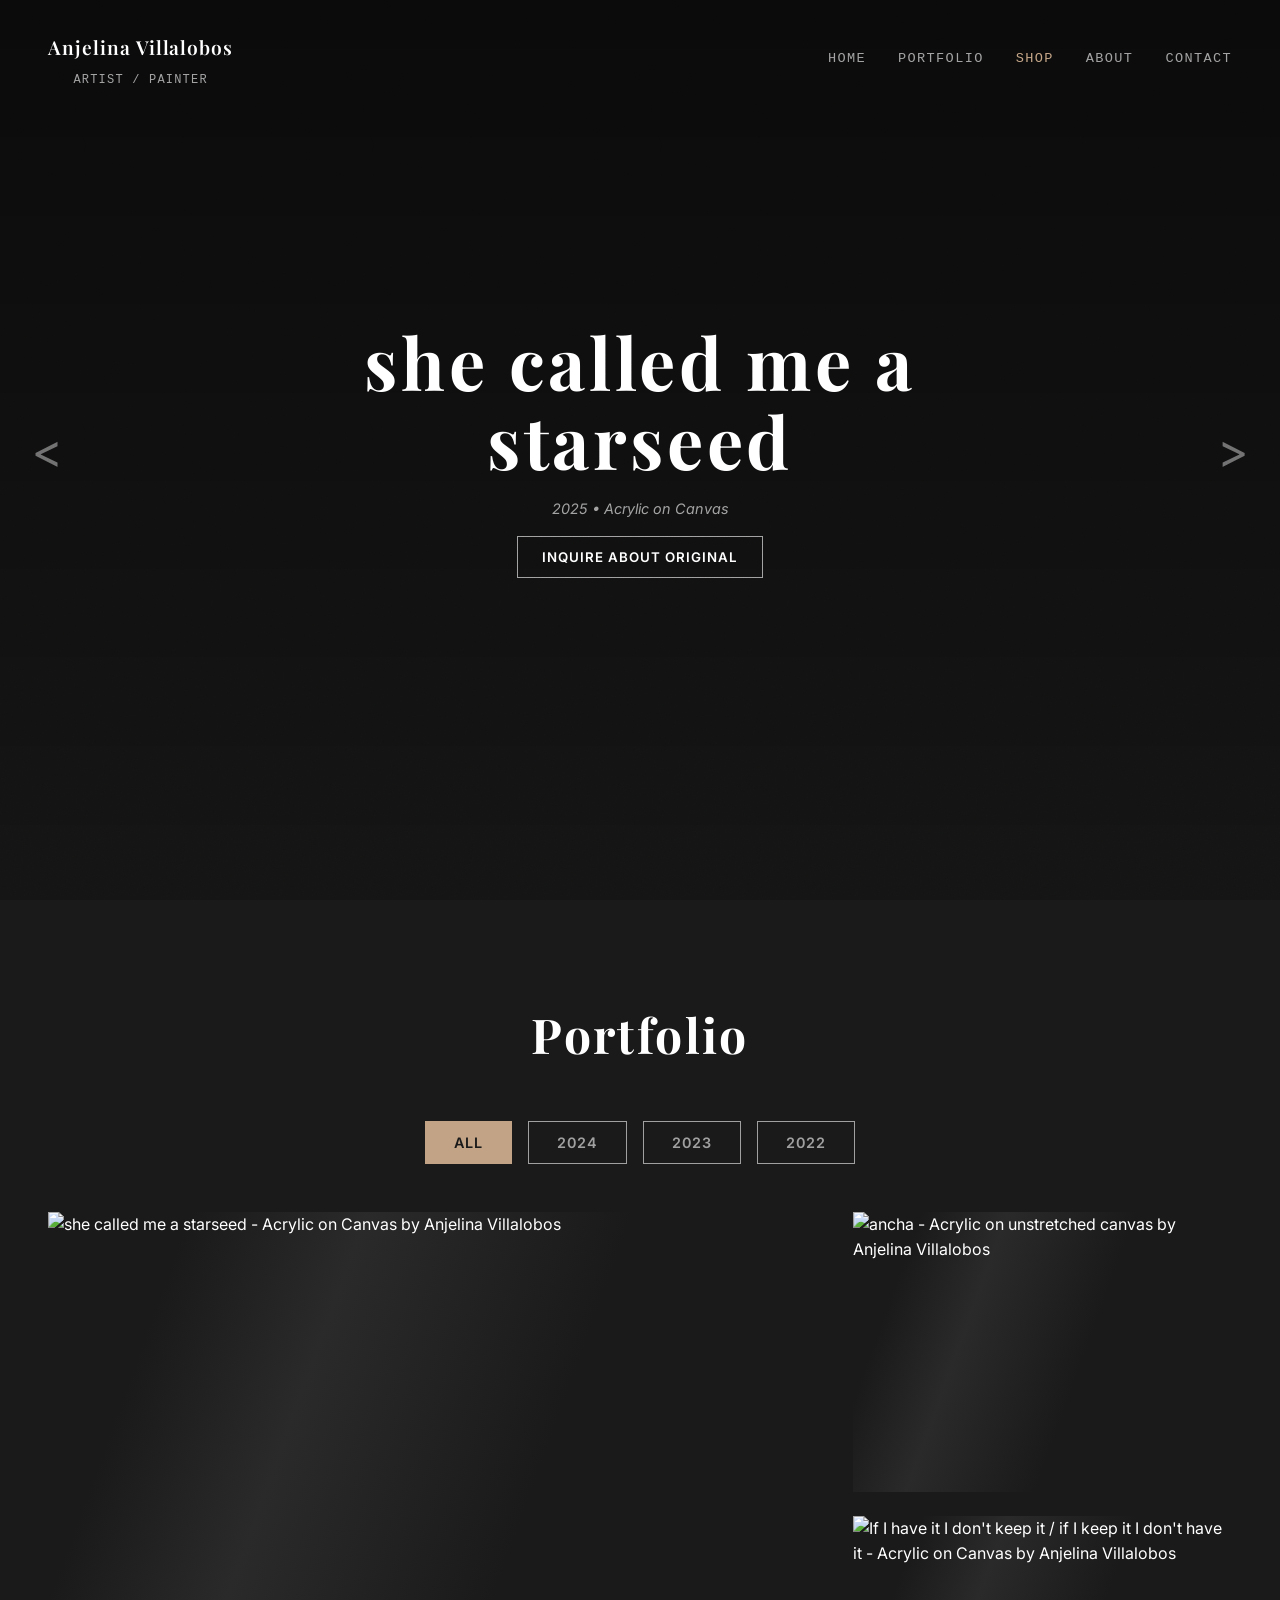
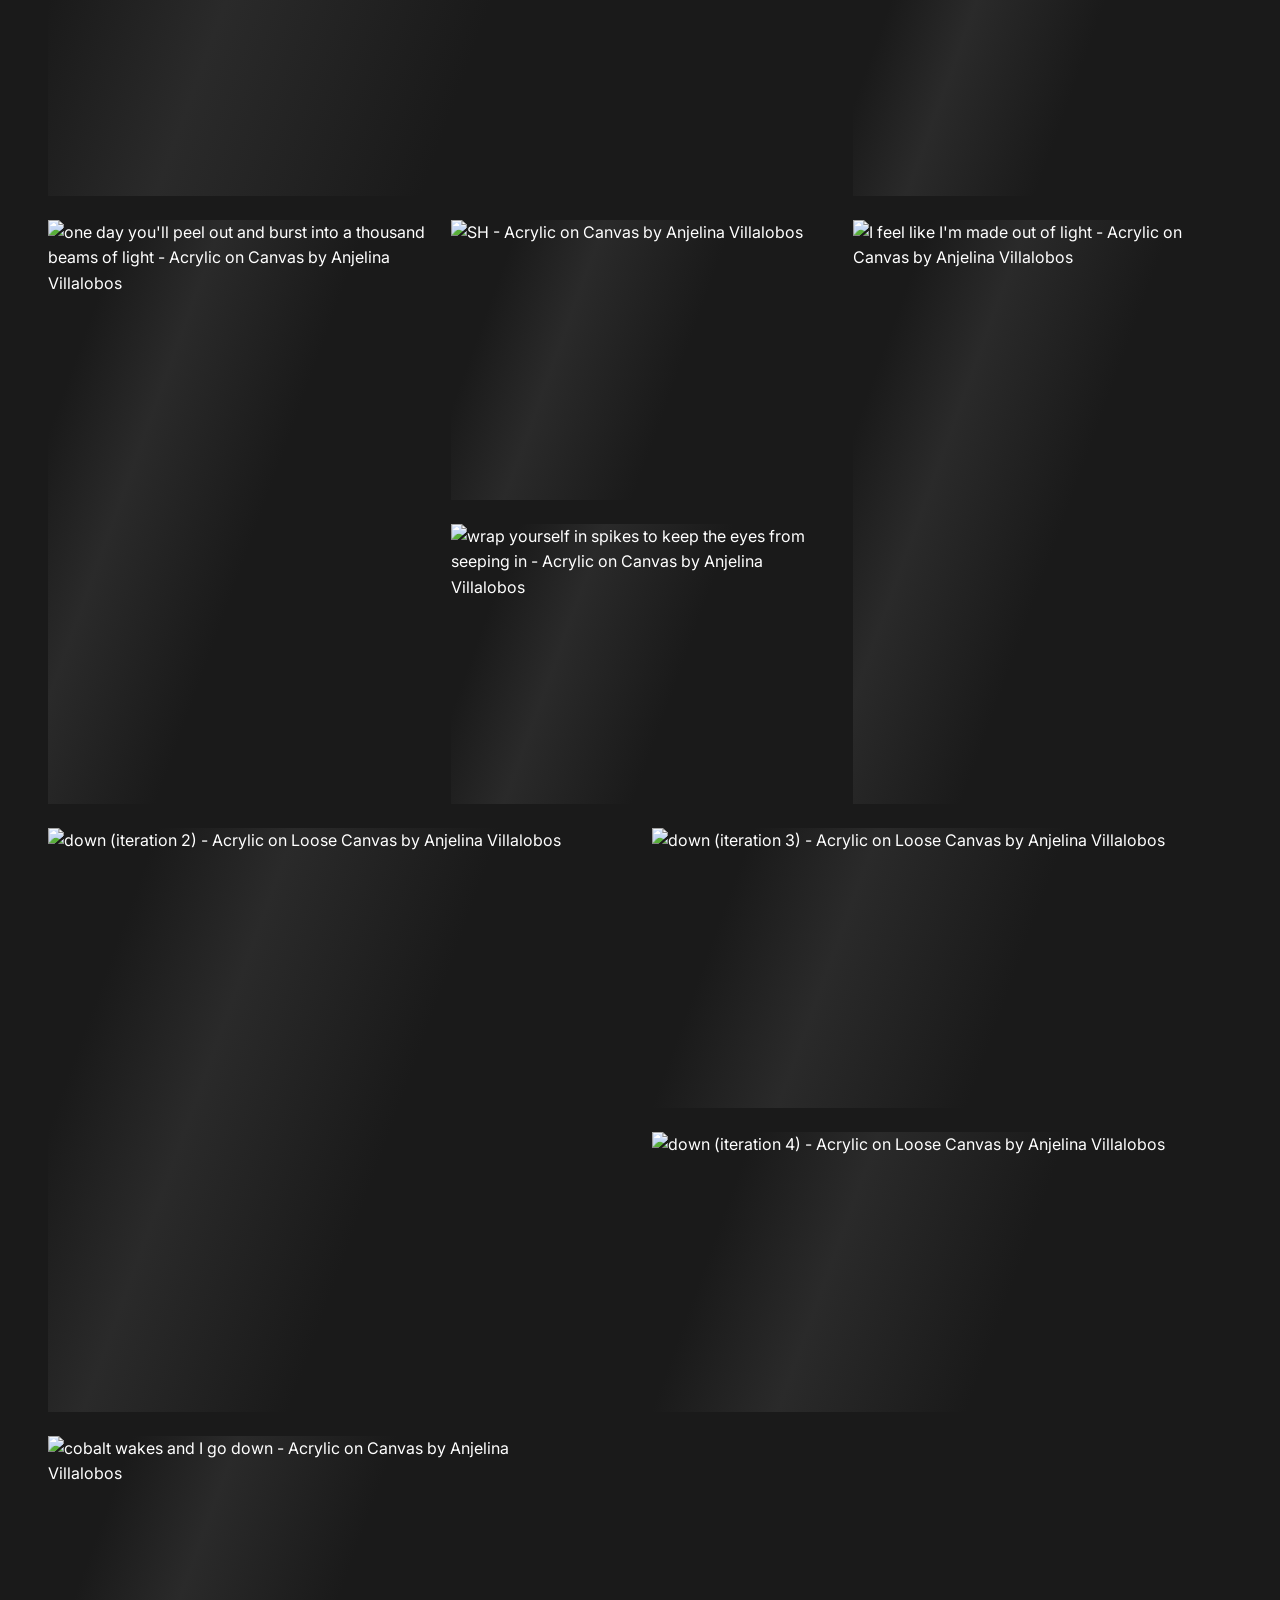
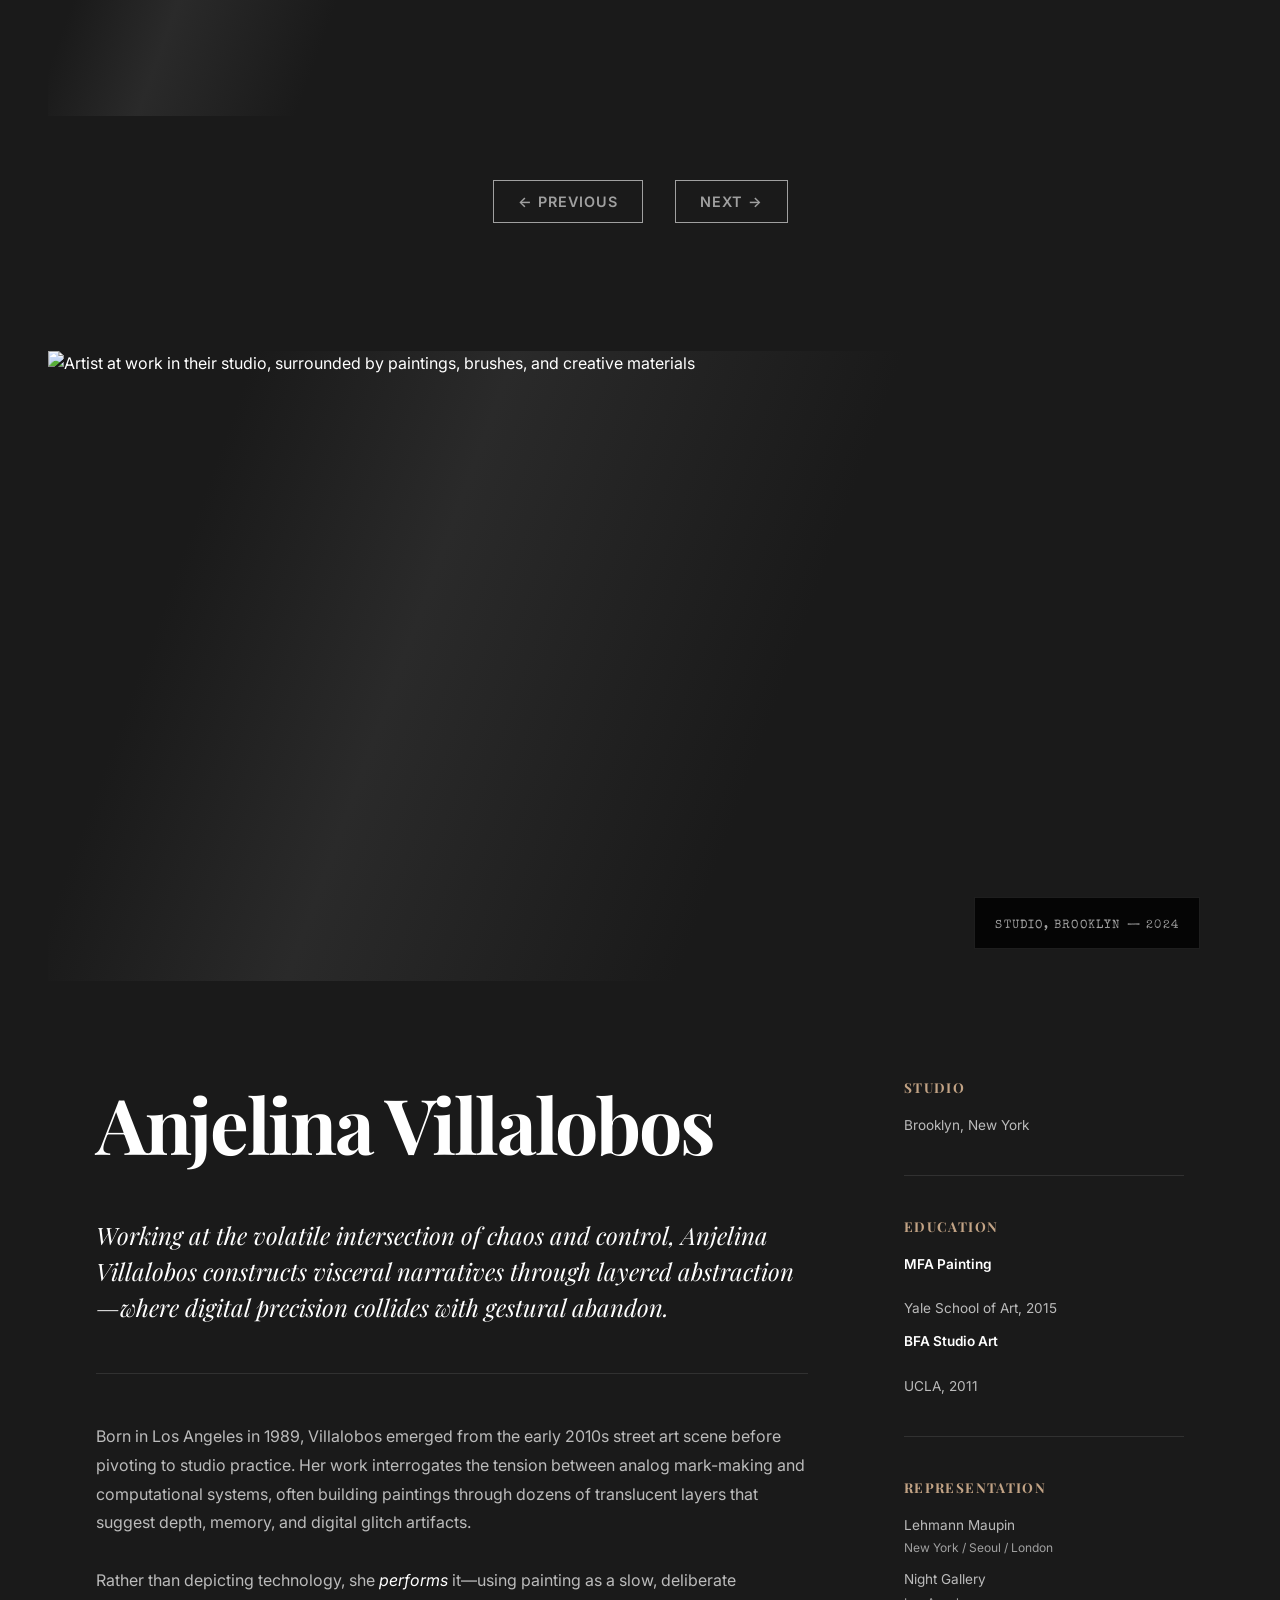
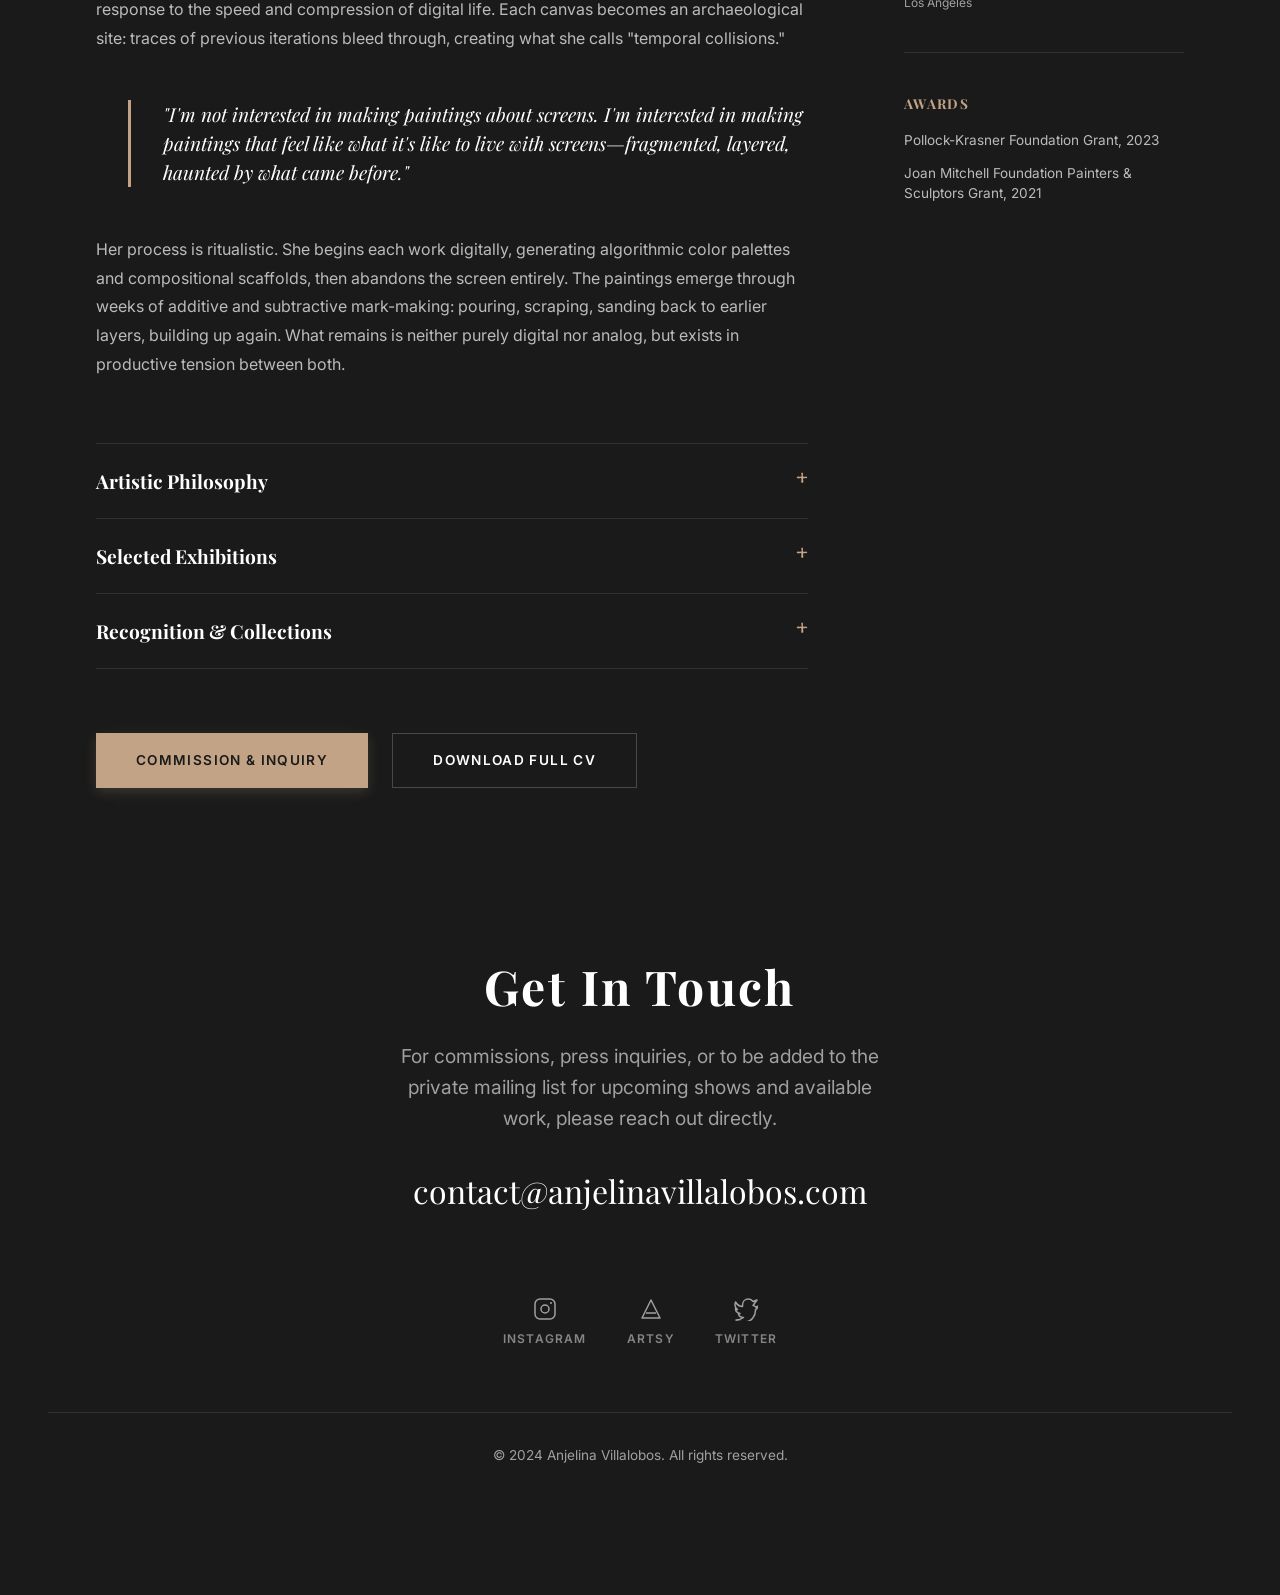
==== commit 628f8915: "Improve mobile navigation and fix animation issues - Add hamburger menu with slide-in overlay naviga" ====
--- a/ultimate-portfolio.html
+++ b/ultimate-portfolio.html
@@ -90,7 +90,15 @@
                 <div class="artist-name">Anjelina Villalobos</div>
                 <div class="artist-title">ARTIST / PAINTER</div>
             </div>
-            <nav role="navigation" aria-label="Main navigation">
+
+            <!-- Mobile Menu Toggle -->
+            <button class="mobile-menu-toggle" aria-label="Toggle navigation menu" aria-expanded="false" aria-controls="main-nav">
+                <span class="hamburger-line"></span>
+                <span class="hamburger-line"></span>
+                <span class="hamburger-line"></span>
+            </button>
+
+            <nav id="main-nav" class="main-nav" role="navigation" aria-label="Main navigation">
                 <a href="#home">HOME</a>
                 <a href="#portfolio">PORTFOLIO</a>
                 <a href="#shop" class="shop-link">SHOP</a>
@@ -193,8 +201,8 @@
             <div class="about-hero">
                 <div class="about-hero-image">
                     <img
-                        src="https://images.unsplash.com/photo-1536924940846-227afb31e2a5?q=80&w=1400&fm=webp"
-                        alt="Anjelina Villalobos in her studio, surrounded by canvases and gestural paint marks"
+                        src="https://images.unsplash.com/photo-1513364776144-60967b0f800f?q=80&w=1400&fm=webp"
+                        alt="Artist at work in their studio, surrounded by paintings, brushes, and creative materials"
                         class="artist-photo-large"
                         loading="lazy"
                         width="1400"
--- a/styles/ultimate-portfolio.css
+++ b/styles/ultimate-portfolio.css
@@ -9,7 +9,7 @@
     /* Core Color Palette */
     --color-primary: #ffffff;
     --color-secondary: #a0a0a0;
-    --color-background: #111111;
+    --color-background: #1a1a1a;
 
     /* Interactive & Accent Colors - Semantic naming */
     --color-accent: #c2a385;           /* Gold - CTAs and primary actions only */
@@ -357,16 +357,17 @@
 
 .artist-name {
     font-family: var(--font-heading);
-    font-size: 1.5rem;
+    font-size: 1.2rem;
     letter-spacing: var(--tracking-wide);
-    font-weight: 400;
+    font-weight: 600;
+    margin-bottom: 0.25rem;
 }
 
 .artist-title {
-    font-family: var(--font-special);
-    font-size: 0.8rem;
-    color: var(--color-secondary);
-    letter-spacing: 1px;
+    font-family: 'Roboto Mono', monospace;
+    font-size: 0.75rem;
+    color: #a0a0a0;
+    letter-spacing: 0.1em;
     text-transform: uppercase;
 }
 
@@ -391,54 +392,98 @@
     outline-offset: 4px;
 }
 
-.main-header nav {
+/* Mobile Menu Toggle (Hidden on Desktop) */
+.mobile-menu-toggle {
+    display: none;
+    flex-direction: column;
+    justify-content: space-around;
+    width: 44px;
+    height: 44px;
+    background: transparent;
+    border: none;
+    cursor: pointer;
+    padding: 8px;
+    z-index: 101;
+    position: relative;
+}
+
+.hamburger-line {
+    width: 100%;
+    height: 2px;
+    background: var(--color-primary);
+    transition: all 0.3s var(--ease-quick);
+    border-radius: 2px;
+}
+
+.mobile-menu-toggle[aria-expanded="true"] .hamburger-line:nth-child(1) {
+    transform: rotate(45deg) translate(8px, 8px);
+}
+
+.mobile-menu-toggle[aria-expanded="true"] .hamburger-line:nth-child(2) {
+    opacity: 0;
+}
+
+.mobile-menu-toggle[aria-expanded="true"] .hamburger-line:nth-child(3) {
+    transform: rotate(-45deg) translate(8px, -8px);
+}
+
+.main-nav {
     display: flex;
     gap: 2rem;
 }
 
-.main-header nav a {
-    color: var(--color-primary);
+.main-nav a {
+    font-family: 'Roboto Mono', monospace;
+    color: #a0a0a0;
     text-decoration: none;
-    font-size: 0.9rem;
-    font-weight: 600;
-    letter-spacing: 1px;
+    font-size: 0.85rem;
+    font-weight: 500;
+    letter-spacing: 0.1em;
+    text-transform: uppercase;
     transition: color 0.3s var(--ease-quick);
     position: relative;
-}
-
-.main-header nav a:hover {
-    color: var(--color-accent);
-}
-
-.main-header nav a:focus-visible {
+    padding-bottom: 5px;
+}
+
+.main-nav a:hover {
+    color: #f5f5f5;
+}
+
+.main-nav a:focus-visible {
     outline: 3px solid var(--color-primary);
     outline-offset: 4px;
 }
 
 /* Shop link emphasis */
-.main-header nav a.shop-link {
+.main-nav a.shop-link {
     color: var(--color-accent);
 }
 
-.main-header nav a.shop-link:hover {
+.main-nav a.shop-link:hover {
     color: var(--color-accent-hover);
 }
 
 /* Subtle underline micro-interaction for nav links */
-.main-header nav a::after {
+.main-nav a::after {
     content: "";
     position: absolute;
     left: 0;
-    bottom: -6px;
+    bottom: 0;
     height: 1px;
     width: 0;
     background: currentColor;
-    transition: width 0.3s var(--ease-quick);
-}
-
-.main-header nav a:hover::after,
-.main-header nav a:focus-visible::after {
+    transition: width 0.3s var(--ease-anticipatory);
+}
+
+.main-nav a:hover::after,
+.main-nav a:focus-visible::after,
+.main-nav a.active::after {
     width: 100%;
+}
+
+/* Active link styling */
+.main-nav a.active {
+    color: #f5f5f5;
 }
 
 /* Gallery hint button */
@@ -524,7 +569,7 @@
 
 .image-title h1 {
     font-family: var(--font-heading);
-    font-size: clamp(3rem, 6vw, 4.5rem);
+    font-size: clamp(2rem, 8vw, 4.5rem);
     font-weight: 700;
     line-height: 1.1;
     margin: 0;
@@ -1104,6 +1149,7 @@
     display: flex;
     gap: 1rem;
     justify-content: center;
+    align-items: center;
     margin: 3rem 0;
     flex-wrap: wrap;
 }
@@ -2263,33 +2309,91 @@
     }
 
     .main-header {
+        flex-direction: row;
+        justify-content: space-between;
+        align-items: center;
+        padding: 1rem 1.5rem;
+        gap: 0;
+    }
+
+    .artist-info {
+        align-items: flex-start;
+        text-align: left;
+    }
+
+    .artist-name {
+        font-size: 1.1rem;
+    }
+
+    .artist-title {
+        font-size: 0.65rem;
+    }
+
+    /* Show mobile menu toggle */
+    .mobile-menu-toggle {
+        display: flex;
+    }
+
+    /* Mobile navigation overlay */
+    .main-nav {
+        position: fixed;
+        top: 0;
+        right: -100%;
+        width: 80%;
+        max-width: 300px;
+        height: 100vh;
+        background: rgba(17, 17, 17, 0.98);
+        backdrop-filter: blur(20px);
+        -webkit-backdrop-filter: blur(20px);
         flex-direction: column;
-        gap: 1rem;
-        font-size: 0.9rem;
-        padding: 1rem;
-    }
-
-    .artist-name {
-        font-size: 2rem;
-    }
-
-    .main-header nav {
-        gap: 1rem;
-        font-size: 0.8rem;
-    }
-
+        gap: 0;
+        padding: 5rem 2rem 2rem 2rem;
+        transition: right 0.3s var(--ease-anticipatory);
+        z-index: 100;
+        border-left: 1px solid rgba(255, 255, 255, 0.1);
+        overflow-y: auto;
+    }
+
+    .main-nav.active {
+        right: 0;
+    }
+
+    .main-nav a {
+        font-size: 1rem;
+        padding: 1rem 0;
+        border-bottom: 1px solid rgba(255, 255, 255, 0.1);
+        position: relative;
+    }
+
+    .main-nav a::after {
+        display: none;
+    }
+
+    /* Mobile menu overlay backdrop */
+    .main-nav.active::before {
+        content: '';
+        position: fixed;
+        top: 0;
+        left: 0;
+        right: 0;
+        bottom: 0;
+        background: rgba(0, 0, 0, 0.5);
+        z-index: -1;
+    }
+
+    /* Gallery hint - increase to 44px minimum */
     .gallery-hint {
         bottom: 1rem;
         right: 1rem;
-        height: 38px;
-        padding: 0 12px;
+        height: 44px;
+        padding: 0 15px;
         font-size: 0.75rem;
         gap: 6px;
     }
 
     .hint-icon {
-        width: 14px;
-        height: 14px;
+        width: 16px;
+        height: 16px;
     }
 
     .image-title {
@@ -2301,7 +2405,9 @@
     .carousel-nav button {
         opacity: 0.6;
         font-size: 2rem;
-        padding: 0 1rem;
+        padding: 0 1.5rem;
+        min-width: 44px;
+        min-height: 44px;
     }
 
     .contextual-tip {
@@ -2327,13 +2433,13 @@
     }
 
     .content-wrapper {
-        padding: 4rem 2rem;
+        padding: 4rem 1.5rem;
     }
 
     .portfolio-grid {
         grid-template-columns: repeat(2, 1fr);
-        grid-auto-rows: 200px;
-        gap: 1rem;
+        grid-auto-rows: 250px;
+        gap: 1.5rem;
     }
 
     /* Reset manual layouts on mobile - let items flow naturally */
@@ -2451,6 +2557,13 @@
         gap: 1rem;
     }
 
+    /* Filter buttons - better mobile sizing */
+    .filter-btn {
+        padding: 0.6rem 1.2rem;
+        font-size: 0.85rem;
+        min-height: 44px;
+    }
+
     /* Lightbox responsive */
     .lightbox-content {
         padding: 0;
@@ -2459,6 +2572,9 @@
     .lightbox-close {
         top: 1rem;
         right: 1rem;
+        min-width: 44px;
+        min-height: 44px;
+        padding: 0.75rem;
     }
 
     .lightbox-nav {
@@ -2466,17 +2582,17 @@
     }
 
     .lightbox-nav-btn {
-        width: 48px;
-        height: 48px;
+        width: 56px;
+        height: 56px;
     }
 
     .lightbox-nav-btn svg {
-        width: 20px;
-        height: 20px;
+        width: 24px;
+        height: 24px;
     }
 
     .lightbox-bottom-bar {
-        padding: 2rem 1rem 1rem 1rem;
+        padding: 2rem 1.5rem 1.5rem 1.5rem;
     }
 
     .lightbox-bottom-content {
@@ -2486,13 +2602,13 @@
     }
 
     .lightbox-bottom-title {
-        font-size: 1.3rem;
+        font-size: 1.5rem;
         line-height: 1.2;
         letter-spacing: -0.005em;
     }
 
     .lightbox-bottom-meta {
-        font-size: 0.8rem;
+        font-size: 0.9rem;
     }
 
     .lightbox-bottom-controls {
@@ -2560,6 +2676,45 @@
 }
 
 @media (max-width: 480px) {
+    /* Single column portfolio grid for small phones */
+    .portfolio-grid {
+        grid-template-columns: 1fr;
+        grid-auto-rows: 280px;
+        gap: 1.5rem;
+    }
+
+    .grid-item:nth-child(n) {
+        grid-column: auto;
+        grid-row: span 1;
+    }
+
+    .grid-item.featured {
+        grid-column: 1;
+        grid-row: span 2;
+    }
+
+    /* Improve typography on small screens */
+    .section-header h2 {
+        font-size: 2rem;
+    }
+
+    .about-main-heading {
+        font-size: 2rem;
+    }
+
+    .lead-text {
+        font-size: 1rem;
+    }
+
+    .bio-body {
+        font-size: 0.9rem;
+        line-height: 1.7;
+    }
+
+    .content-wrapper {
+        padding: 3rem 1rem;
+    }
+
     .thumbnail-grid {
         grid-template-columns: repeat(2, 100px);
         gap: 0.5rem;
@@ -2567,6 +2722,43 @@
 
     .thumbnail-item {
         width: 100px;
+    }
+
+    /* Better button sizing */
+    .filter-btn {
+        padding: 0.5rem 1rem;
+        font-size: 0.8rem;
+        min-height: 44px;
+    }
+
+    .pagination-btn {
+        padding: 0.65rem 1.2rem;
+        font-size: 0.85rem;
+        min-height: 44px;
+    }
+
+    /* Larger hero title minimum on very small screens */
+    .image-title h1 {
+        font-size: clamp(1.75rem, 10vw, 4.5rem);
+    }
+
+    /* Contact section typography */
+    .section-title {
+        font-size: 2rem;
+    }
+
+    .contact-intro {
+        font-size: 1rem;
+    }
+
+    .email-link {
+        font-size: 1.5rem;
+    }
+
+    /* Lightbox info toggle - maintain 44px */
+    .lightbox-info-toggle {
+        width: 44px;
+        height: 44px;
     }
 }
 
